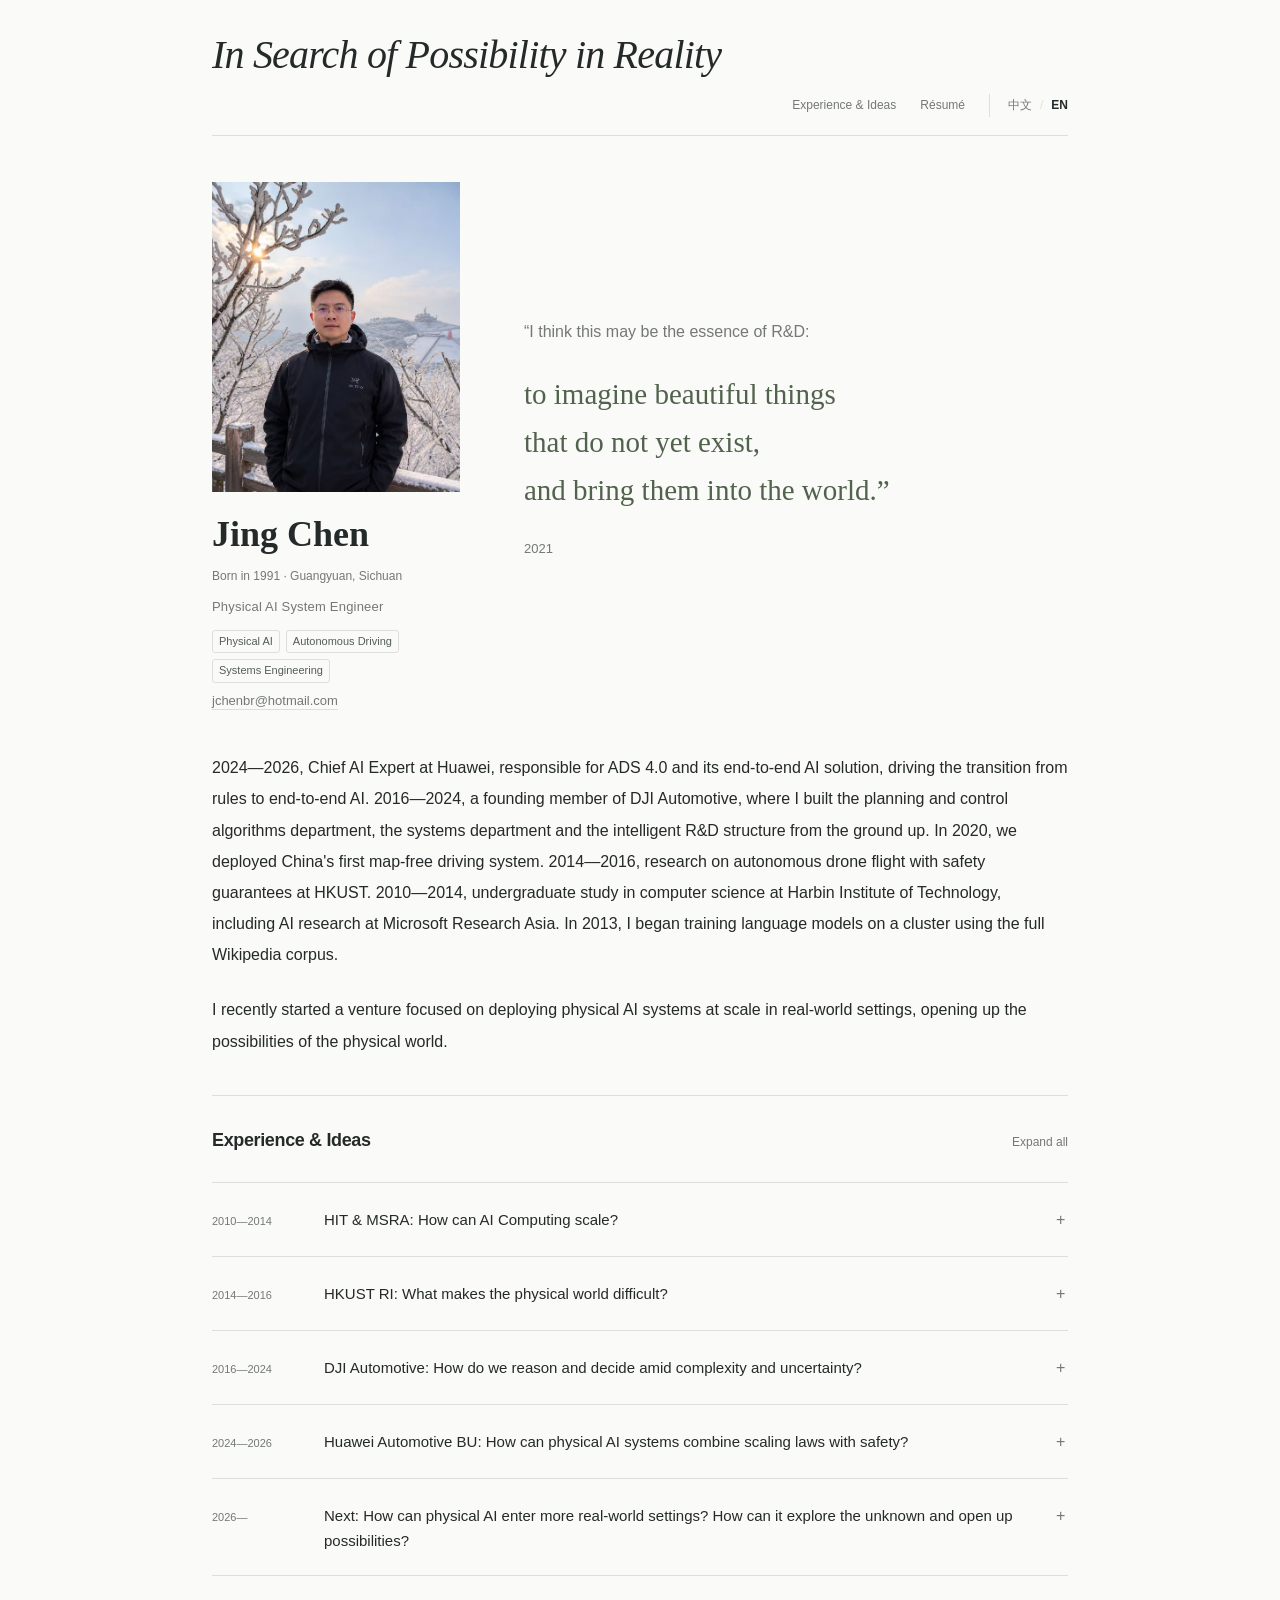
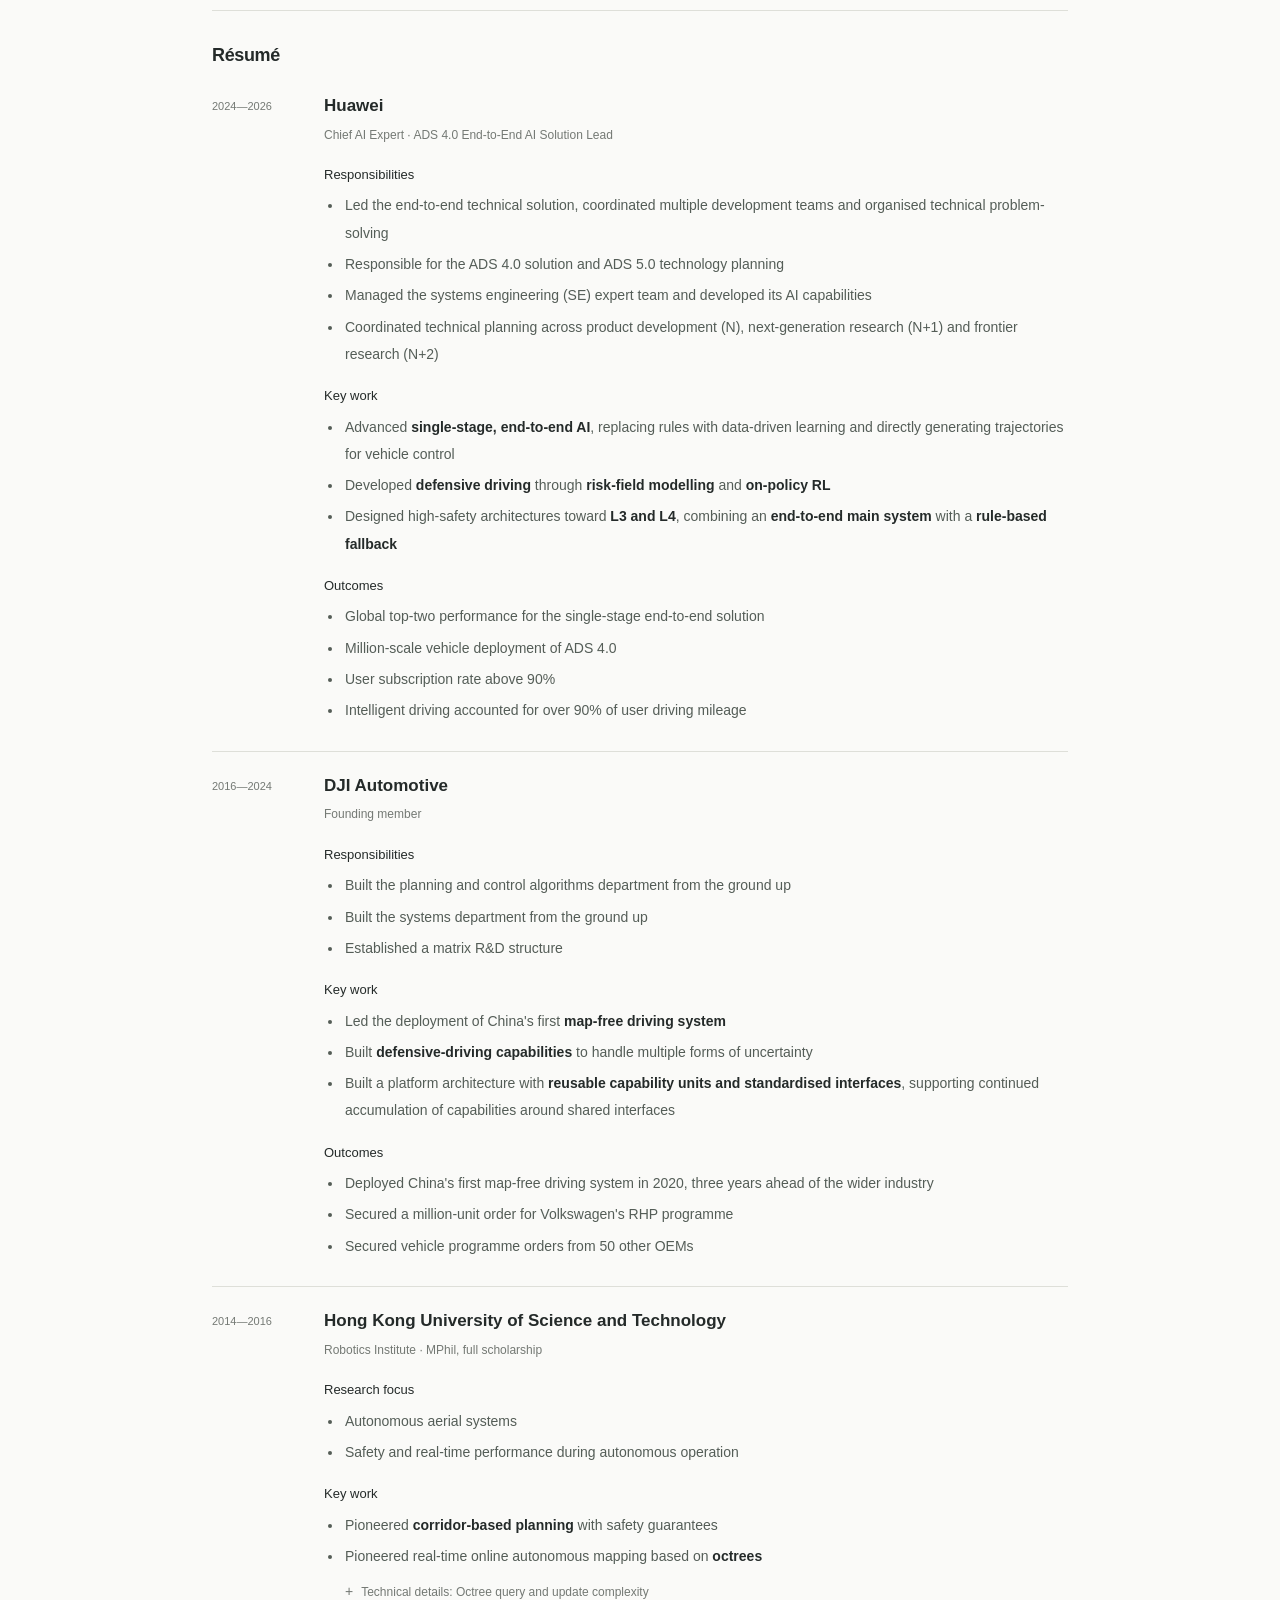
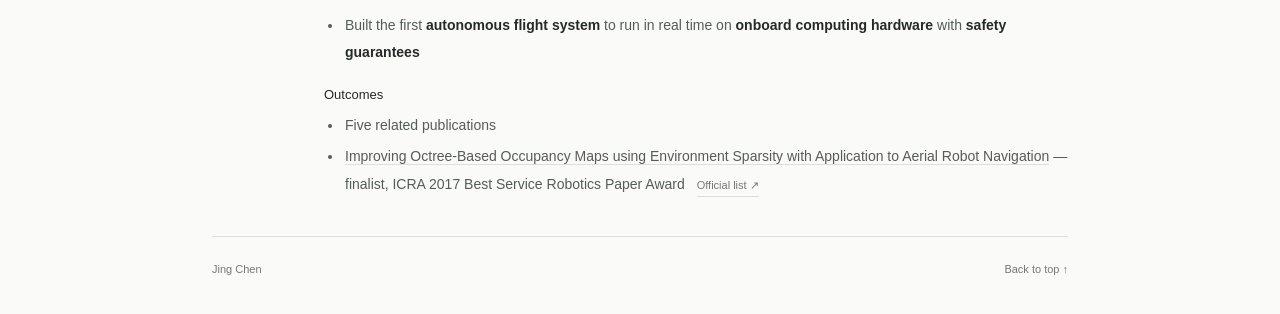
==== en.html @ 61aaadd7 "Publish approved bilingual website with expertise tags and concise scenarios" ====
<!doctype html>
<html lang="en">
<head>
<meta charset="utf-8"><meta name="viewport" content="width=device-width,initial-scale=1">
<title>In Search of Possibility in Reality</title>
<meta name="description" content="Jing Chen, Physical AI System Engineer. Experiences and ideas from Microsoft Research Asia, HKUST, DJI Automotive and Huawei ADS, and the next step toward autonomous physical AI systems.">
<meta name="theme-color" content="#fafaf8"><link rel="canonical" href="https://chenjing.net/en.html"><link rel="alternate" hreflang="zh-CN" href="https://chenjing.net/"><link rel="alternate" hreflang="en" href="https://chenjing.net/en.html"><link rel="stylesheet" href="styles.css?hash=288b6481c6">
</head>
<body><a class="skip" href="#main">Skip to content</a><div class="page">
<header class="header"><h1 class="page-title"><a class="home" href="#main">In Search of Possibility in Reality</a></h1><nav aria-label="Main navigation"><a href="#journey">Experience &amp; Ideas</a><a href="#resume">Résumé</a><span class="language-switch" aria-label="Language"><a href="index.html" lang="zh-CN" hreflang="zh-CN">中文</a><span aria-hidden="true">/</span><a href="en.html" lang="en" aria-current="page">EN</a></span></nav></header>
<main id="main">
<section class="intro" aria-labelledby="name">
<div class="hero">
<figure class="portrait-block"><img class="portrait" src="assets/portrait.jpg" alt="Jing Chen outdoors in a winter landscape" width="1122" height="1402" fetchpriority="high"><figcaption class="identity"><h2 id="name">Jing Chen</h2><p class="personal">Born in 1991 · Guangyuan, Sichuan</p><p class="position">Physical AI System Engineer</p><ul class="profile-tags" aria-label="Areas of work"><li>Physical AI</li><li>Autonomous Driving</li><li>Systems Engineering</li></ul><p class="email"><a href="mailto:jchenbr@hotmail.com">jchenbr@hotmail.com</a></p></figcaption></figure>

<figure class="quote-block"><blockquote><p class="quote-lead">“I think this may be the essence of R&amp;D:</p><p class="quote-main"><span>to imagine beautiful things that do not yet exist,</span><span>and bring them into the world.”</span></p></blockquote><figcaption>2021</figcaption></figure>
</div>
<div class="intro-description">
<p><span class="year-range">2024—2026</span>, Chief AI Expert at Huawei, responsible for ADS 4.0 and its end-to-end AI solution, driving the transition from rules to end-to-end AI. <span class="year-range">2016—2024</span>, a founding member of DJI Automotive, where I built the planning and control algorithms department, the systems department and the intelligent R&amp;D structure from the ground up. In 2020, we deployed China's first map-free driving system. <span class="year-range">2014—2016</span>, research on autonomous drone flight with safety guarantees at HKUST. <span class="year-range">2010—2014</span>, undergraduate study in computer science at Harbin Institute of Technology, including AI research at Microsoft Research Asia. In 2013, I began training language models on a cluster using the full Wikipedia corpus.</p>
<p class="thesis">I recently started a venture focused on deploying physical AI systems at scale in real-world settings, opening up the possibilities of the physical world.</p>
</div></section>
<section class="journey section" id="journey" aria-labelledby="journey-title"><div class="section-heading"><h2 id="journey-title">Experience &amp; Ideas</h2><button class="expand-all" type="button" aria-expanded="false">Expand all</button></div>
<details class="chapter" id="msra"><summary><span class="chapter-date">2010—2014</span><span class="chapter-summary">HIT &amp; MSRA: How can AI Computing scale?</span><span class="toggle" aria-hidden="true"></span></summary><div class="chapter-body">
<p>During my undergraduate years, we competed in ACM-ICPC programming contests, exploring how to measure computational efficiency and make better use of limited computing resources.</p>
<p>In 2013, while researching language models and named entity recognition (NER) at Microsoft Research Asia, we pursued a further question:</p>
<h3>Can computing power become a scalable capacity to process information?</h3>
<p><strong>Yes. This is AI Computing.</strong></p>
<p>Scaling AI Computing involves three core questions:</p>
<h4>Compute: How can computational resources scale?</h4>
<p><strong>Clusters.</strong></p>
<p>Organising and scheduling many nodes makes it possible to expand computing resources. We used the Cosmos cluster, with roughly 2,000–3,000 nodes, for large-scale data processing and model training.</p>
<h4>Data: How can the supply of data scale?</h4>
<p><strong>Internet data.</strong></p>
<p>The growing volume of natural-language material on the internet provides an expanding information source. We used the full Wikipedia corpus for our language-model and NER research.</p>
<h4>Models: Can capability grow with scale?</h4>
<p><strong>Neural networks.</strong></p>
<p>In our experiments at the time, methods such as SVMs and decision trees did not scale as well as we hoped. MLPs showed the potential to absorb more data and learn more unified representations, reducing the need for task-specific design. This pointed toward a path for model capability to grow with data and compute.</p>
<p>I have always wanted AI Computing to work in the physical world. I subsequently brought this research into robotics.</p>
</div></details>
<details class="chapter" id="hkust"><summary><span class="chapter-date">2014—2016</span><span class="chapter-summary">HKUST RI: What makes the physical world difficult?</span><span class="toggle" aria-hidden="true"></span></summary><div class="chapter-body">
<p class="chapter-role">2014—2016 · HKUST Robotics Institute · Fully funded master's degree</p>
<p>At HKUST, I studied real-time autonomous planning for drones: how could a drone keep flying safely with only a limited understanding of its surroundings? This led me to three fundamental questions about physical systems.</p>
<h3>What makes physical systems harder than systems in the digital world?</h3>
<p>The central difficulty is <strong>uncertainty, and how it propagates and accumulates over time</strong>.</p>
<ul><li><strong>Dynamic uncertainty:</strong> the world itself changes.</li><li><strong>Observation uncertainty:</strong> a sensor's distance measurement can differ from the true distance.</li><li><strong>Execution uncertainty:</strong> the same turning command can produce different actual turns.</li><li><strong>Accumulation over time:</strong> small errors at each step affect subsequent position estimates and decisions.</li></ul>
<p>Trying to walk in a straight line with your eyes closed illustrates the problem. Every step may introduce a small deviation. Without visual observations to correct it, the longer you walk, the harder it becomes to know where you are.</p>
<h3>How can we handle uncertainty from multiple sources as it accumulates?</h3>
<p>The core approach is <strong>redundancy to manage uncertainty</strong>.</p>
<ul><li><strong>Reduce uncertainty at its source:</strong> choose more stable sensors and motors with more consistent responses.</li><li><strong>Fuse information:</strong> use hardware synchronisation to align observation times so different sources can work together.</li><li><strong>Control in real time:</strong> use frequent observations and feedback to correct direction and speed promptly.</li></ul>
<p class="scenario" data-scenario="bicycle">When riding a bicycle, your eyes observe the road, your body senses its tilt and your hands keep adjusting the handlebars. Changes in the road, judgement errors and small execution errors are always present. Multiple sources of information and continuous feedback let you keep correcting them and maintain balance.</p>
<h3>If intelligence means making the right decisions, how do we make them?</h3>
<p>At the heart of decision-making is <strong>anticipating the consequences of different choices</strong>.</p>
<p class="scenario" data-scenario="canteen">After collecting lunch in a busy canteen, you carry a tray while looking for a seat, as people approach or suddenly stand up and pull out chairs. You anticipate where to pass, when to pause and whether the seat you spotted will still be free. As people move and seats fill, you keep adjusting your route to reach a suitable place.</p>
<ul><li><strong>Action space:</strong> how sharply a drone can turn and how quickly it can stop determine which actions remain feasible.</li><li><strong>Predicting consequences:</strong> where will it go after moving forward, taking a detour or slowing down? What will it encounter, and how far will it be from its goal?</li><li><strong>Real-time computation:</strong> effective models and data structures make it possible to explore multiple consequences further into the future in time to act.</li></ul>
<p>The final choices are <strong>where to fly, how fast, when to turn and when to stop</strong>, in service of the task. My criterion is that <strong>uncertainty remains bounded, and the system's ability to act covers that range</strong>.</p>
<h3>Research outcomes</h3>
<ul><li>Research and publications on autonomous drone flight with safety guarantees.</li><li><em>Improving Octree-Based Occupancy Maps using Environment Sparsity with Application to Aerial Robot Navigation</em> later became a finalist for the ICRA 2017 Best Service Robotics Paper Award. <a class="inline-link" href="https://ewh.ieee.org/soc/ras/conf/fullysponsored/icra/2017/www.icra2017.org/conference/awards.html" target="_blank" rel="noopener noreferrer">Official list ↗</a></li><li>Our drone obstacle-avoidance experimental setup became a de facto academic standard.</li></ul>
</div></details>
<details class="chapter" id="dji"><summary><span class="chapter-date">2016—2024</span><span class="chapter-summary">DJI Automotive: How do we reason and decide amid complexity and uncertainty?</span><span class="toggle" aria-hidden="true"></span></summary><div class="chapter-body">
<h3>Why is autonomous driving difficult?</h3>
<p><strong>Uncertainty and complexity:</strong> autonomous driving requires handling uncertainty within a complex system.</p>
<p>Uncertainty comes from the physical world: observations can be incomplete, and other participants' behaviour cannot be fully predicted.</p>
<p>Complexity comes from the many elements of a driving environment and their interactions. They increase the dimensions of the problem and the number of scenarios that need to be understood and validated, leading to Bellman's “curse of dimensionality”:</p>
<ul><li><strong>Static space:</strong> road boundaries, road geometry and drivable areas.</li><li><strong>Semantic rules:</strong> lane attributes, travel directions and right of way.</li><li><strong>Dynamic objects:</strong> vehicles, pedestrians, their movement and their interactions.</li></ul>
<h3>Why is map-free driving even harder?</h3>
<p><strong>An additional dimension of uncertainty:</strong> the road structure itself must be understood and assessed in real time.</p>
<p>Systems that depend on HD maps typically treat the road structure supplied by the map as known, effectively removing that dimension of uncertainty from the design. A map-free system must infer the road structure while driving and deal with the incompleteness and uncertainty of that understanding.</p>
<p class="scenario" data-scenario="shanghai">On your first drive in Shanghai, elevated roads branch repeatedly, signs are dense and turning lanes may not be where you expect them. Approaching a junction, the vehicle ahead may also hide the lane arrows. Even with a navigation route, you must interpret the road connections and lane destinations from incomplete information and choose in time.</p>
<h3>How did we address complexity?</h3>
<p><strong>System architecture and engineering:</strong> this became the foundation for how I built the R&amp;D organisation and systems engineering structure, with three elements:</p>
<ul><li><strong>High cohesion, low coupling:</strong> clear module boundaries and interfaces allow specialists to develop their domains while reducing the complexity they need to handle outside them. Dedicated systems experts take responsibility for cross-domain integration.</li><li><strong>Engineering accumulation:</strong> build reusable units of capability and standardise interfaces within a clear division of responsibilities. Deployment and feedback continually add benchmarks, testing capabilities, understanding and engineering know-how that can inform later work.</li><li><strong>Reliability through redundancy:</strong> prepare alternative information sources and responses for missing information or limited capabilities, allowing the system to continue working when a local source or capability is unavailable.</li></ul>
<p class="scenario" data-scenario="appliance">Replacing a household appliance within the rated supply and load limits only requires connecting it through a standard interface. Its internal power and control circuits handle its own operating requirements, while development and testing can be organised around the agreed interface. This makes it possible to replace a component without redesigning the building’s power system, and to combine and reuse encapsulated capabilities.</p>
<h3>How did we solve the map-free problem?</h3>
<p><strong>Multi-source information fusion:</strong> to address the additional uncertainty about road structure, we combined three sources:</p>
<ul><li><strong>Lane markings:</strong> their positions and directions provide direct evidence of road structure.</li><li><strong>Other vehicles' behaviour:</strong> when vehicles obscure the markings, surrounding trajectories help infer the road's direction.</li><li><strong>Road boundaries:</strong> when clear markings and nearby vehicles are both absent, boundaries help identify drivable space.</li></ul>
<p class="scenario" data-scenario="road-fusion">Roadworks cover the original lane markings, while vehicles ahead obscure part of the road. The system can still combine surrounding vehicle trajectories, road edges and temporary barriers to infer the current drivable space. These sources complement one another when individual observations are missing.</p>
<h3>How can a system make good decisions in an uncertain environment?</h3>
<p><strong>Defensive driving:</strong> assess the feasible action space while accounting for uncertain observations and the uncertain behaviour of others when predicting consequences.</p>
<p class="scenario" data-scenario="puxi-blind-spots">On narrow streets in Puxi, parked vehicles and building corners can block the view. A pedestrian may be about to cross, or a bicycle may emerge from an unseen area. The system needs to include these unobserved possibilities in its predictions, evaluate the consequences of different actions and retain room to respond.</p>
<ul><li><strong>Action space:</strong> identify the feasible actions and include them in the evaluation.</li><li><strong>Uncertain observations:</strong> a blind spot may contain a vehicle or pedestrian that has not yet been observed; consider both possibilities.</li><li><strong>Uncertain behaviour:</strong> another vehicle may or may not cut in; a pedestrian may step out or remain still.</li><li><strong>Consequences across possible futures:</strong> combine these uncertainties to anticipate multiple ways the world could evolve, evaluate each feasible action under those possibilities, and then choose an action.</li></ul>
<h3>What did this work achieve?</h3>
<p><strong>Technical deployment and commercial outcomes:</strong></p>
<ul><li><strong>Deployment:</strong> in 2020, we built <strong class="accent">China's first map-free driving system</strong>, three years ahead of the wider industry, advancing its deployment in production.</li><li><strong>Commercial outcome:</strong> we secured China's first major autonomous-driving contract: a <strong class="accent">million-unit order</strong> for Volkswagen's RHP programme, contributing an important business result for the company.</li></ul>
</div></details>
<details class="chapter" id="huawei"><summary><span class="chapter-date">2024—2026</span><span class="chapter-summary">Huawei Automotive BU: How can physical AI systems combine scaling laws with safety?</span><span class="toggle" aria-hidden="true"></span></summary><div class="chapter-body">
<p><strong>A mathematical view of uncertainty, implemented through generative models.</strong></p>
<ul><li><strong>Hyperspace:</strong> representing the world's possibilities. I view all possible world states and behaviours as a high-dimensional space that the model first needs the capacity to represent.</li><li><strong>Embedding space:</strong> learning the data distribution within that space, capturing the states and behaviours supported by the available information.</li><li><strong>Value alignment:</strong> choosing behaviours within the data-supported space according to product values and safety objectives.</li></ul>
<h3>How can physical AI systems exhibit scaling laws?</h3>
<p><strong>Generative pretraining: first enable the model to represent possibilities, then learn the data distribution.</strong></p>
<ul><li><strong>How can a model represent the world's possibilities?</strong><p><strong>Use generative models to open up the representation space.</strong></p><p>A central limitation of earlier approaches was <strong>insufficient representational capacity</strong>: they could not effectively represent many behaviours present in real data. The first step was to overcome that limitation so the model could express richer states and behaviours within the <strong>hyperspace</strong>.</p></li><li><strong>How can it learn the data distribution within this representation space?</strong><p><strong>Self-supervised learning with a cross-entropy objective.</strong></p><p>Earlier approaches supervised <strong>multiple complex objectives</strong> within the same learning process, mixing the task of learning the data distribution with other goals. My approach was to <strong>move those other goals into post-training</strong>, allowing <strong>pretraining to focus on the data distribution</strong> and capture the data-supported <strong>embedding space</strong>.</p></li></ul>
<p>Along this path, I drove a <strong>single-stage, end-to-end</strong> solution, using <strong>data-driven learning</strong> to replace hand-written rules in the main pipeline and <strong>directly output trajectories for vehicle control</strong>.</p>
<h3>How do we achieve safety?</h3>
<p><strong>Value alignment: teach the model to choose behaviours according to product values and safety requirements.</strong></p>
<p class="scenario" data-scenario="merging-alignment">When merging into slow traffic, real driving data includes both waiting for a suitable gap and forcing into a small one that makes the following vehicle brake sharply. A model encounters both behaviours in the distribution, but not every observed behaviour is appropriate for the product. Post-training must guide its choices according to safety, comfort and mobility objectives.</p>
<p>We introduced <strong>product values and safety objectives during post-training</strong>, using <strong>on-policy reinforcement learning</strong> for <strong>alignment</strong>, together with a <strong>risk field</strong> to build <strong>defensive-driving</strong> capability. Pretraining learns the data distribution; post-training learns how to choose behaviours on that foundation.</p>
<h3>How do we ensure reliability?</h3>
<p><strong>Through system redundancy.</strong></p>
<p class="scenario" data-scenario="braking-redundancy">Different physical mechanisms can provide vehicle deceleration. If a friction-braking channel becomes unavailable while the electric drive and energy-recovery path remain operational, regenerative braking may retain some deceleration capability under suitable operating conditions. Redundancy means preserving available ways to respond when one part fails.</p>
<p>AI systems can fail. In a <strong>complex system</strong> such as autonomous driving, I positioned the <strong>traditional rule-based system</strong> as a <strong>parallel fallback for the AI main system</strong>, intervening <strong>when the main system fails</strong>. This avoids continuous interference during normal operation that could limit the model's ability to scale. It is also the <strong>end-to-end main system plus rule-based fallback</strong> architecture I pursued toward <strong>L3 and L4</strong>.</p>
<h3>What did this work achieve?</h3>
<p>The end-to-end solution delivered <strong>more human-like driving</strong> and <strong>an order-of-magnitude improvement in safety</strong>. ADS 4.0 reached <strong class="accent">million-scale vehicle installations</strong>, with a subscription rate <strong class="accent">above 90%</strong> and an average share of user driving mileage on intelligent driving also <strong class="accent">above 90%</strong>.</p>
<p>At the China EV100 Forum, the company also announced that it would <strong>increase investment in AI computing power fivefold</strong>, continuing its commitment to capability growth driven by data and compute.</p>
<div class="references" aria-label="ADS 4 product background"><a href="https://auto.huawei.com/cn/news/2025/huawei-qiankun-intelligent-technology-launch" target="_blank" rel="noopener noreferrer">Official ADS 4 launch ↗</a></div>
</div></details>
<details class="chapter" id="outlook"><summary><span class="chapter-date">2026—</span><span class="chapter-summary" id="outlook-title">Next: How can physical AI enter more real-world settings? How can it explore the unknown and open up possibilities?</span><span class="toggle" aria-hidden="true"></span></summary><div class="chapter-body">
<h3>Where does the long-term commercial value of physical AI systems lie?</h3>
<p><strong>Deployment: building engineering experience in real-world settings. This accumulated experience cannot be replaced by codified knowledge alone, and will become a lasting source of knowledge and information for AI.</strong></p>
<h4>Why won't AI replace this accumulated engineering experience?</h4>
<p><strong>The essence of intelligence is the generalisation of capability, rather than overfitting to existing information.</strong></p>
<p class="scenario" data-scenario="system-knowledge">The same robotic arm, controlled by models with different movement patterns, can develop different heating, wear and accuracy characteristics while performing the same picking task. As component behaviour drifts, the model’s observations, the actual outcomes of its actions and its subsequent choices can also change. Engineering records must therefore identify the complete hardware and software configuration, model version and operating conditions to establish which combinations work together over time.</p>
<p><strong>For system-level engineering information accumulated over time, the optimal path intelligence has found through its evolution is information retrieval plus in-context learning.</strong> Validated configurations, operating conditions and long-term performance records are stored in an external knowledge base, where AI can retrieve, understand and use them for the current task without repeating the memorisation or validation.</p>
<h4>Why is engineering experience so important?</h4>
<p><strong>System-level non-functional properties require validation across operating conditions and over time.</strong></p>
<p class="scenario" data-scenario="long-term-properties">A few successful picking demonstrations with a new robotic arm cannot establish the complete system’s long-term durability, thermal drift or accuracy retention. These non-functional properties require evidence from accumulated operation, lifetime testing and failure analysis, including validation of how the model responds when components drift. Storing that evidence in a knowledge base with its operating conditions, configuration and versions lets later AI systems reuse the validated experience.</p>
<p>Volkswagen and Toyota’s accumulated experience in manufacturing, supplier coordination and fault handling supports reliable products and production at scale. <a class="inline-link" href="https://www.toyota-global.com/company/history_of_toyota/75years/data/company_information/quality/quality_assurance.html" target="_blank" rel="noopener noreferrer">Toyota’s quality history ↗</a> Policy support, sustained investment and large-scale use have also built manufacturing experience, industrial coordination and supply-chain advantages in China’s EV industry. <a class="inline-link" href="https://www.iea.org/reports/what-next-for-the-global-car-industry/executive-summary" target="_blank" rel="noopener noreferrer">IEA automotive industry report ↗</a> These capabilities come from long-term practice, and talented people and advanced ideas still need to be tested through production, deployment and feedback.</p>
<h3>How can AI systems autonomously explore the unknown and open up possibilities for people?</h3>
<p><strong>Meta-capabilities:</strong> understanding which actions a system can take, and how those actions affect its own knowledge, capabilities and uncertainty, so it can explore and grow autonomously.</p>
<ul><li><p><strong>How can AI distinguish the known from the unknown and respond differently?</strong></p><p><strong>Metacognition:</strong> recognise the boundaries of its knowledge and capabilities, distinguish supported judgements from questions that lack information, and align actions with what it knows and can do.</p></li><li><p><strong>How can AI actively change its own information and capabilities?</strong></p><p><strong>Meta-actions:</strong> understand how actions change its information, capabilities and uncertainty, and choose actions that acquire information, accumulate experience and expand its capabilities.</p>
<p class="scenario" data-scenario="find-glasses">A user asks the robot to bring their glasses, but the robot does not know where they are. It uses the available information to decide whether to check the desk, bedside or storage area first, updating its location estimate after each observation and asking the person when needed. By actively gathering information, it narrows the unknowns until it can complete the task.</p></li><li><p><strong>How can AI improve its ability to learn in the face of the unknown?</strong></p><p><strong>Meta-learning:</strong> continually test and improve its learning methods through action and feedback, becoming better at gathering information, updating its understanding and developing capabilities when faced with new unknowns.</p>
<p class="scenario" data-scenario="learn-cooking">A user asks for a dish the robot has never cooked, so it needs to find a method, understand the steps and test and adjust through actual preparation and feedback. After learning it, the robot continues adapting to the person’s taste, seasonal ingredients and changing food interests. It can also improve its own learning methods through that feedback, continually expanding its repertoire and ability to meet new needs.</p></li><li><p><strong>Where do information and value for autonomous exploration come from?</strong></p><p><strong>The real world:</strong> it is a source of both information and value. Systems must be deployed in the real world to obtain data and feedback through interaction, and find direction for exploration and evolution in real needs.</p></li></ul>
<p>I am committed to enabling AI to explore the unknown in real-world settings and open up possibilities for people.</p>
</div></details>
</section>
<section class="section resume" id="resume" aria-labelledby="resume-title">
<h2 id="resume-title">Résumé</h2>
<article class="resume-entry" aria-labelledby="resume-huawei-title"><p class="resume-date">2024—2026</p><div class="resume-body">
<h3 id="resume-huawei-title">Huawei</h3><p class="resume-role">Chief AI Expert · ADS 4.0 End-to-End AI Solution Lead</p>
<h4>Responsibilities</h4><ul><li>Led the end-to-end technical solution, coordinated multiple development teams and organised technical problem-solving</li><li>Responsible for the ADS 4.0 solution and ADS 5.0 technology planning</li><li>Managed the systems engineering (SE) expert team and developed its AI capabilities</li><li>Coordinated technical planning across product development (N), next-generation research (N+1) and frontier research (N+2)</li></ul>
<h4>Key work</h4><ul><li>Advanced <strong>single-stage, end-to-end AI</strong>, replacing rules with data-driven learning and directly generating trajectories for vehicle control</li><li>Developed <strong>defensive driving</strong> through <strong>risk-field modelling</strong> and <strong>on-policy RL</strong></li><li>Designed high-safety architectures toward <strong>L3 and L4</strong>, combining an <strong>end-to-end main system</strong> with a <strong>rule-based fallback</strong></li></ul>
<h4>Outcomes</h4><ul class="resume-outcomes"><li>Global top-two performance for the single-stage end-to-end solution</li><li>Million-scale vehicle deployment of ADS 4.0</li><li>User subscription rate above 90%</li><li>Intelligent driving accounted for over 90% of user driving mileage</li></ul></div></article>
<article class="resume-entry" aria-labelledby="resume-dji-title"><p class="resume-date">2016—2024</p><div class="resume-body">
<h3 id="resume-dji-title">DJI Automotive</h3><p class="resume-role">Founding member</p>
<h4>Responsibilities</h4><ul><li>Built the planning and control algorithms department from the ground up</li><li>Built the systems department from the ground up</li><li>Established a matrix R&amp;D structure</li></ul>
<h4>Key work</h4><ul><li>Led the deployment of China's first <strong>map-free driving system</strong></li><li>Built <strong>defensive-driving capabilities</strong> to handle multiple forms of uncertainty</li><li>Built a platform architecture with <strong>reusable capability units and standardised interfaces</strong>, supporting continued accumulation of capabilities around shared interfaces</li></ul>
<h4>Outcomes</h4><ul class="resume-outcomes"><li>Deployed China's first map-free driving system in 2020, three years ahead of the wider industry</li><li>Secured a million-unit order for Volkswagen's RHP programme</li><li>Secured vehicle programme orders from 50 other OEMs</li></ul></div></article>
<article class="resume-entry" aria-labelledby="resume-hkust-title"><p class="resume-date">2014—2016</p><div class="resume-body">
<h3 id="resume-hkust-title">Hong Kong University of Science and Technology</h3><p class="resume-role">Robotics Institute · MPhil, full scholarship</p>
<h4>Research focus</h4><ul><li>Autonomous aerial systems</li><li>Safety and real-time performance during autonomous operation</li></ul>
<h4>Key work</h4><ul><li>Pioneered <strong>corridor-based planning</strong> with safety guarantees</li><li>Pioneered real-time online autonomous mapping based on <strong>octrees</strong>
<details class="resume-tech-details"><summary>Technical details: Octree query and update complexity</summary><div class="resume-complexity" aria-label="Octree query and update complexity">
<dl>
<div><dt>Volume occupancy query · Upper bound</dt><dd><span class="compute-label">CPU</span><span class="equation" role="math" aria-label="O((v_r/V_epsilon)^(2/3))">O((v<sub>r</sub>/V<sub>ε</sub>)<sup>2/3</sup>)</span></dd><dd><span class="compute-label">GPU (fully parallel)</span><span class="equation" role="math" aria-label="O(log(v_r/V_epsilon))">O(log(v<sub>r</sub>/V<sub>ε</sub>))</span></dd></div>
<div><dt>Single-ray map update · Worst case</dt><dd><span class="compute-label">CPU</span><span class="equation" role="math" aria-label="O((L_r/V_epsilon^(1/3)) * log(v_b/V_epsilon))">O((L<sub>r</sub>/V<sub>ε</sub><sup>1/3</sup>) · log(v<sub>b</sub>/V<sub>ε</sub>))</span></dd><dd><span class="compute-label">GPU (fully parallel)</span><span class="equation" role="math" aria-label="O(log(v_b/V_epsilon))">O(log(v<sub>b</sub>/V<sub>ε</sub>))</span></dd></div>
</dl>
<p class="resume-symbols">v<sub>r</sub> is the query volume; V<sub>ε</sub> is the finest voxel volume; L<sub>r</sub> is the ray length; v<sub>b</sub> is the volume of the ray’s axis-aligned bounding box</p>
</div></details>
</li><li>Built the first <strong>autonomous flight system</strong> to run in real time on <strong>onboard computing hardware</strong> with <strong>safety guarantees</strong></li></ul>
<h4>Outcomes</h4><ul class="resume-outcomes"><li>Five related publications</li><li><a class="resume-paper" href="https://ieeexplore.ieee.org/document/7989419/" target="_blank" rel="noopener noreferrer">Improving Octree-Based Occupancy Maps using Environment Sparsity with Application to Aerial Robot Navigation</a> — finalist, ICRA 2017 Best Service Robotics Paper Award <a class="resume-reference" href="https://ewh.ieee.org/soc/ras/conf/fullysponsored/icra/2017/www.icra2017.org/conference/awards.html" target="_blank" rel="noopener noreferrer">Official list ↗</a></li></ul></div></article>
</section>
</main><footer><span>Jing Chen</span><a href="#main">Back to top ↑</a><span class="print-domain">chenjing.net</span></footer>
</div><script src="script.js?hash=93501ef08a"></script></body></html>
---- styles.css ----
:root{--bg:#fafaf8;--ink:#242a29;--muted:#747974;--body:#545d57;--line:#dedfd9;--accent:#b34d2c;--font:Arial,"PingFang SC","Microsoft YaHei",sans-serif}*{box-sizing:border-box}html{scroll-behavior:smooth;scroll-padding-top:32px}body{margin:0;background:var(--bg);color:var(--ink);font-family:var(--font);font-size:15px;line-height:1.95;-webkit-font-smoothing:antialiased}a{color:inherit;text-decoration:none}button{font:inherit}a:focus-visible,button:focus-visible,summary:focus-visible{outline:2px solid var(--accent);outline-offset:5px}.skip{position:fixed;top:-80px;left:16px;padding:8px 14px;background:var(--ink);color:white;z-index:10}.skip:focus{top:10px}.page{max-width:1000px;margin:auto;padding:0 72px}.header{height:88px;display:flex;justify-content:space-between;align-items:center;border-bottom:1px solid var(--line);font-size:12px;color:var(--muted)}.home{letter-spacing:.025em}nav{display:flex;align-items:center;gap:25px}.print,.expand-all{padding:0;border:0;background:none;cursor:pointer;font-size:12px;color:var(--muted)}nav a:hover,.print:hover,.expand-all:hover,footer a:hover{color:var(--accent)}.intro{display:grid;grid-template-columns:minmax(0,1fr) 112px;gap:24px 48px;padding:46px 0 34px}.identity{grid-column:1;grid-row:1}h1{font-size:44px;line-height:1.3;letter-spacing:-.04em;margin:0 0 8px;font-weight:600}.position{font-size:14px;color:var(--muted);margin:0}.portrait{display:block;grid-column:2;grid-row:1;width:112px;height:136px;object-fit:cover;object-position:50% 46%}.intro-description{grid-column:1/-1}.intro-description p{margin:0 0 15px}.intro-description p:last-child{margin-bottom:0;color:var(--muted);font-size:14px}.opening{font-size:17px;font-weight:500}.section{padding:30px 0 34px;border-top:1px solid var(--line)}h2{font-size:18px;line-height:1.6;font-weight:600;letter-spacing:-.02em;margin:0 0 18px}.section-heading{display:flex;align-items:baseline;justify-content:space-between;gap:20px}.section-heading h2{margin-bottom:12px}.section-intro{font-size:14px;color:var(--muted);margin:0 0 24px}.chapter{border-top:1px solid var(--line)}.chapter:last-child{border-bottom:1px solid var(--line)}.chapter>summary{display:grid;grid-template-columns:94px minmax(0,1fr) 12px;align-items:baseline;gap:18px;padding:21px 0;list-style:none;cursor:pointer}.chapter>summary::-webkit-details-marker{display:none}.chapter-date{font-size:11px;color:var(--muted);font-variant-numeric:tabular-nums;white-space:nowrap}.chapter-summary{font-size:15px;line-height:1.8;font-weight:500}.toggle:after{content:"+";font-size:16px;color:var(--muted)}.chapter[open]>summary .toggle:after{content:"−"}.chapter>summary:hover .chapter-summary{color:var(--accent)}.chapter-body{padding:0 30px 30px 112px;font-size:14px;color:var(--body);line-height:1.95}.chapter-body>p{margin:0 0 15px}.chapter-body>p:last-child{margin-bottom:0}.chapter-role{font-size:12px;color:var(--muted)}h3{font-size:15px;font-weight:600;line-height:1.7;color:var(--ink);margin:25px 0 10px}.chapter-body ul,.chapter-body ol,.outlook ul{padding-left:20px;margin:12px 0 18px}.chapter-body li,.outlook li{padding-left:3px;margin:9px 0}.chapter-body strong,.outlook strong{font-weight:500;color:var(--ink)}.chapter-body .accent{color:var(--accent)}.chapter-body em{font-style:normal;color:var(--ink)}.inline-link{color:var(--accent);font-size:12px;white-space:nowrap}.references{display:flex;flex-wrap:wrap;gap:10px 24px;margin:18px 0 0;font-size:11px;color:var(--muted)}.references a{border-bottom:1px solid var(--line);padding-bottom:2px}.references a:hover,.inline-link:hover{color:var(--accent)}.outlook{font-size:14px;color:var(--body)}.outlook h2{color:var(--ink)}.outlook p{margin:0 0 16px}.outlook p:last-child{margin-bottom:0}.outlook ul{margin:15px 0 18px}footer{display:flex;justify-content:space-between;align-items:center;border-top:1px solid var(--line);padding:22px 0 34px;font-size:11px;color:var(--muted)}.print-domain{display:none}@media(min-width:1500px){.page{max-width:1050px;padding:0 85px}}@media(max-width:760px){.page{padding:0 32px}.header{height:74px}nav{gap:20px}.intro{padding:36px 0 30px;gap:24px 30px}.chapter>summary{grid-template-columns:80px minmax(0,1fr) 12px;gap:14px}.chapter-body{padding-left:94px;padding-right:0}.intro-description{font-size:14px}.opening{font-size:16px}}@media(max-width:500px){html{scroll-padding-top:24px}.page{padding:0 24px}.header{height:66px;font-size:11px}nav{gap:18px}.print{display:none}.intro{grid-template-columns:minmax(0,1fr) 88px;gap:23px 18px;padding:32px 0 28px}h1{font-size:34px;margin-bottom:6px}.position{font-size:12px}.portrait{width:88px;height:112px}.intro-description{font-size:14px}.intro-description p{margin-bottom:14px}.intro-description p:last-child{font-size:12px}.opening{font-size:15px}.section{padding:26px 0 30px}h2{font-size:17px}.section-heading{gap:12px}.expand-all{font-size:11px}.section-intro{font-size:12px;margin-bottom:20px}.chapter>summary{grid-template-columns:minmax(0,1fr) 12px;gap:4px 15px;padding:18px 0}.chapter-date{grid-column:1;grid-row:1;font-size:10px}.chapter-summary{grid-column:1;grid-row:2;font-size:14px}.toggle{grid-column:2;grid-row:1/3;align-self:center}.chapter-body{padding:0 0 25px;font-size:13px;line-height:1.95}.chapter-role{font-size:11px}h3{font-size:14px;margin-top:23px}.chapter-body ul,.chapter-body ol,.outlook ul{padding-left:17px}.chapter-body li,.outlook li{padding-left:1px}.outlook{font-size:13px}.references{font-size:10px;gap:8px 18px}}@media(prefers-reduced-motion:reduce){html{scroll-behavior:auto}}@media print{@page{size:A4;margin:18mm}body{background:white;font-size:10pt;line-height:1.7}.page{max-width:none;padding:0}.header{height:28px;padding-bottom:10px}nav,.expand-all{display:none}.intro{grid-template-columns:1fr 88px;gap:18px 30px;padding:24px 0}.portrait{width:88px;height:110px}h1{font-size:28px}.position{font-size:10px}.opening{font-size:11px}.intro-description{font-size:10px}.intro-description p:last-child{font-size:9px}.section{padding:22px 0}h2{font-size:13px}.section-intro{font-size:9px}.chapter>summary{padding:15px 0;gap:15px;grid-template-columns:78px 1fr 10px;break-after:avoid}.chapter-date{font-size:8px}.chapter-summary{font-size:11px}.chapter-body{font-size:10px;line-height:1.7;padding:0 0 20px 93px}.chapter-role{font-size:9px}h3{font-size:11px;break-after:avoid}.outlook{font-size:10px}.chapter-body li,.outlook li{break-inside:avoid}.references,.inline-link{font-size:8px}footer{padding:15px 0;font-size:8px}footer>a{display:none}.print-domain{display:inline}.toggle{display:none}}

.chapter-date small{display:block;font-size:10px;line-height:1.8;color:var(--muted);margin-top:3px}@media(max-width:500px){.chapter-date small{display:inline;font-size:10px;margin-left:10px;margin-top:0}}@media print{.chapter-date small{font-size:7px}}

.year-range{white-space:nowrap}

.intro-description p.thesis{font-size:15px;color:var(--ink)}@media(max-width:500px){.intro-description p.thesis{font-size:14px}}@media print{.intro-description p.thesis{font-size:10px}}

.resume{font-size:14px;color:var(--body)}.resume>h2{color:var(--ink)}.resume-entry{display:grid;grid-template-columns:94px minmax(0,1fr);gap:18px;padding:27px 0 30px;border-top:1px solid var(--line)}.resume-entry:first-of-type{padding-top:4px;border-top:0}.resume-entry:last-child{padding-bottom:0}.resume-date{margin:4px 0 0;font-size:11px;font-variant-numeric:tabular-nums;color:var(--muted);white-space:nowrap}.resume-body{min-width:0}.resume-body h3{font-size:17px;margin:0 0 3px}.resume-role{font-size:12px;color:var(--muted);margin:0 0 18px}.resume-body h4{font-size:13px;line-height:1.8;font-weight:500;color:var(--ink);margin:22px 0 8px}.resume-body ul{padding-left:19px;margin:8px 0 0}.resume-body li{padding-left:2px;margin:7px 0}.resume-body strong{font-weight:600;color:var(--ink)}.resume-complexity{border-left:1px solid var(--line);padding-left:16px;margin:14px 0 12px}.resume-complexity dl{margin:0}.resume-complexity dl>div+div{margin-top:14px}.resume-complexity dt{font-size:12px;font-weight:500;color:var(--ink);margin-bottom:4px}.resume-complexity dd{display:flex;flex-wrap:wrap;align-items:baseline;gap:2px 10px;margin:3px 0}.compute-label{min-width:96px;font-size:11px;color:var(--muted)}.equation{display:inline-block;font-family:"Times New Roman",serif;font-size:15px;line-height:1.7;white-space:nowrap;color:var(--ink)}.equation sub,.equation sup{font-size:.68em;line-height:0}.resume-symbols{font-size:11px;line-height:1.85;color:var(--muted);margin:12px 0 0}.resume-reference{display:inline-block;font-size:11px;color:var(--muted);border-bottom:1px solid var(--line);margin-left:8px;white-space:nowrap}.resume-reference:hover{color:var(--accent)}
@media(max-width:760px){.resume-entry{grid-template-columns:80px minmax(0,1fr);gap:14px}}
@media(max-width:500px){.resume{font-size:13px}.resume-entry{grid-template-columns:minmax(0,1fr);gap:5px;padding:24px 0}.resume-date{font-size:10px;margin-top:0}.resume-body h3{font-size:16px}.resume-role{font-size:11px;margin-bottom:16px}.resume-body h4{font-size:12px;margin-top:20px}.resume-body ul{padding-left:17px}.resume-body li{padding-left:1px}.resume-complexity{padding-left:12px}.resume-complexity dt{font-size:11px}.compute-label{min-width:88px;font-size:10px}.equation{font-size:14px}.resume-symbols{font-size:10px}.resume-reference{font-size:10px}}
@media print{.resume{font-size:10px}.resume-entry{grid-template-columns:78px minmax(0,1fr);gap:15px;padding:20px 0}.resume-date{font-size:8px}.resume-body h3{font-size:12px;break-after:avoid}.resume-role{font-size:9px}.resume-body h4{font-size:10px;margin-top:16px;break-after:avoid}.resume-body li{break-inside:avoid}.resume-complexity{break-inside:avoid;padding-left:12px}.resume-complexity dt{font-size:9px}.compute-label{font-size:8px;min-width:78px}.equation{font-size:11px}.resume-symbols,.resume-reference{font-size:8px}}
.resume-paper{border-bottom:1px solid var(--line)}.resume-paper:hover{color:var(--accent)}

/* Approved overview: portrait and personal details alongside the 2021 quote. */
.intro{display:block;padding:46px 0 38px}
.intro .hero{display:grid;grid-template-columns:248px minmax(0,1fr);column-gap:64px;align-items:center;margin-bottom:40px}
.intro .portrait-block,.intro .quote-block{margin:0;min-width:0}
.intro .portrait{width:248px;height:310px;max-width:100%;object-position:50% 50%}
.intro .identity{margin-top:20px}
.intro #name{font-family:"Songti SC","Noto Serif CJK SC",serif;font-size:36px;line-height:1.25;letter-spacing:3px;margin:0 0 9px}
.intro .personal{font-size:12px;line-height:1.7;margin:0 0 9px;color:var(--muted)}
.intro .position{font-size:13px;line-height:1.7;letter-spacing:.015em;margin:0}
.intro .email{font-size:13px;line-height:1.7;margin:7px 0 0;overflow-wrap:anywhere}
.intro .email a{color:var(--muted);text-decoration:underline;text-decoration-color:var(--line);text-underline-offset:4px}
.intro .email a:hover{color:var(--accent);text-decoration-color:currentColor}
.intro .quote-block{padding:8px 0 24px}
.intro blockquote{margin:0}
.intro .quote-lead{font-size:16px;line-height:1.9;color:var(--muted);margin:0 0 24px}
.intro .quote-main{font-family:"Songti SC","Noto Serif CJK SC",serif;font-size:clamp(22px,2.5vw,28px);font-weight:400;line-height:1.9;letter-spacing:.02em;margin:0;color:#52634d}
.intro .quote-main span{display:block}
.intro .quote-block figcaption{font-size:13px;line-height:1.7;color:var(--muted);margin-top:24px}
.intro-description p{font-size:16px;line-height:1.95;margin:0 0 24px}
.intro-description p.thesis{font-size:16px;line-height:1.95;color:var(--ink);margin:0}
.journey .section-heading{margin-bottom:15px}
@media(max-width:899px){.intro .hero{grid-template-columns:192px minmax(0,1fr);column-gap:40px}.intro .portrait{width:192px;height:240px}.intro .quote-main{font-size:25px}.intro .quote-lead{font-size:14px;margin-bottom:20px}.intro .quote-block figcaption{margin-top:20px}.intro #name{font-size:32px}}
@media(max-width:599px){.intro{padding:32px 0 30px}.intro .hero{grid-template-columns:120px minmax(0,1fr);gap:24px;align-items:start;margin-bottom:30px}.intro .portrait{width:120px;height:150px}.intro .identity{margin-top:16px}.intro #name{font-size:28px;letter-spacing:2px;margin-bottom:8px}.intro .personal{font-size:11px}.intro .position,.intro .email{font-size:11px;line-height:1.65}.intro .quote-block{padding:0}.intro .quote-lead{font-size:12px;line-height:1.8;margin-bottom:16px}.intro .quote-main{font-size:20px;line-height:1.9;letter-spacing:0}.intro .quote-block figcaption{font-size:12px;margin-top:18px}.intro-description p,.intro-description p.thesis{font-size:14px;line-height:1.95}.intro-description p{margin-bottom:20px}}
@media(max-width:359px){.intro .hero{grid-template-columns:100px minmax(0,1fr);gap:20px}.intro .portrait{width:100px;height:125px}.intro .quote-main{font-size:18px}}
@media print{.intro{padding:24px 0}.intro .hero{grid-template-columns:120px minmax(0,1fr);column-gap:32px;margin-bottom:24px;break-inside:avoid}.intro .portrait{width:120px;height:150px}.intro .identity{margin-top:12px}.intro #name{font-size:22px}.intro .personal,.intro .position,.intro .email{font-size:8px}.intro .quote-lead{font-size:10px;margin-bottom:14px}.intro .quote-main{font-size:18px}.intro .quote-block figcaption{font-size:9px;margin-top:14px}.intro-description p,.intro-description p.thesis{font-size:10px;line-height:1.7}}

#outlook .chapter-body h4{font-size:14px;font-weight:600;line-height:1.7;color:var(--ink);margin:25px 0 10px}@media(max-width:500px){#outlook .chapter-body h4{font-size:13px}}@media print{#outlook .chapter-body h4{font-size:10px;break-after:avoid}}

.header{gap:24px}.home{line-height:1.6}.header nav{flex-shrink:0}@media(max-width:500px){.header{gap:18px}.home{max-width:170px}}

/* The personal motto is the first, full-width page heading. */
.header{display:block;height:auto;padding:30px 0 18px}
.page-title{font-family:Georgia,"Times New Roman",serif;font-size:40px;font-style:italic;font-weight:400;line-height:1.25;letter-spacing:-.02em;margin:0}
.header .home{display:block;max-width:none;font-size:inherit;line-height:inherit;letter-spacing:inherit;color:var(--ink)}
.header nav{justify-content:flex-end;margin-top:14px;font-size:12px}
@media(max-width:760px){.header{padding:28px 0 16px}.page-title{font-size:34px}}
@media(max-width:500px){.header{padding:25px 0 16px}.page-title{font-size:30px;line-height:1.25}.header nav{font-size:11px;margin-top:16px}}
@media print{.header{padding:0 0 15px;height:auto}.page-title{font-size:22px}}

/* Separate language editions, quiet expertise tags and a compact resume. */
.header nav{flex-wrap:wrap;gap:10px 24px}
.language-switch{display:inline-flex;align-items:center;gap:8px;border-left:1px solid var(--line);padding-left:18px}
.language-switch>a[aria-current="page"]{color:var(--ink);font-weight:600}
.language-switch>span{color:var(--line)}
.profile-tags{display:flex;flex-wrap:wrap;gap:6px;list-style:none;padding:0;margin:12px 0 0}
.profile-tags li{font-size:11px;line-height:1.6;color:var(--body);border:1px solid var(--line);border-radius:3px;padding:2px 6px;max-width:100%;white-space:normal}
.resume-entry{padding:20px 0 22px}.resume-role{margin-bottom:12px}.resume-body h4{margin-top:16px;margin-bottom:6px}.resume-body ul{margin-top:6px}.resume-body li{margin:4px 0}
.resume-tech-details{margin:10px 0 8px;font-size:12px}
.resume-tech-details>summary{color:var(--muted);cursor:pointer;line-height:1.7;list-style:none;display:flex;gap:8px;align-items:baseline}
.resume-tech-details>summary::-webkit-details-marker{display:none}
.resume-tech-details>summary:before{content:"+";font-size:14px}
.resume-tech-details[open]>summary:before{content:"−"}
.resume-tech-details>summary:hover{color:var(--accent)}
.resume-tech-details .resume-complexity{margin:12px 0 0}
html[lang="en"] .intro .quote-main{font-family:Georgia,"Times New Roman",serif;font-size:clamp(23px,2.3vw,29px);line-height:1.65;letter-spacing:0}
html[lang="en"] .intro .quote-lead{line-height:1.8}
html[lang="en"] .chapter-summary{line-height:1.65}
html[lang="en"] .chapter-body{line-height:1.85}
@media(max-width:599px){.profile-tags{gap:5px;margin-top:10px}.profile-tags li{font-size:10px;padding:2px 5px}.intro .email{margin-top:10px}.header nav{gap:9px 16px}.language-switch{padding-left:12px;gap:7px}.resume-entry{padding:18px 0 20px}.resume-tech-details{font-size:11px}html[lang="en"] .intro .quote-main{font-size:21px}html[lang="en"] .intro .quote-lead{font-size:12px}}
@media print{.language-switch{display:none}.profile-tags li{font-size:7px;padding:1px 4px}.resume-entry{padding:14px 0 16px}.resume-tech-details>summary{font-size:8px}}

html[lang="en"] .intro #name{letter-spacing:0}

html[lang="en"] .intro .quote-main span{text-wrap:balance}

.chapter-body p.scenario{border-left:2px solid var(--line);padding-left:14px;margin:18px 0;color:var(--body)}@media(max-width:500px){.chapter-body p.scenario{padding-left:11px;margin:16px 0}}
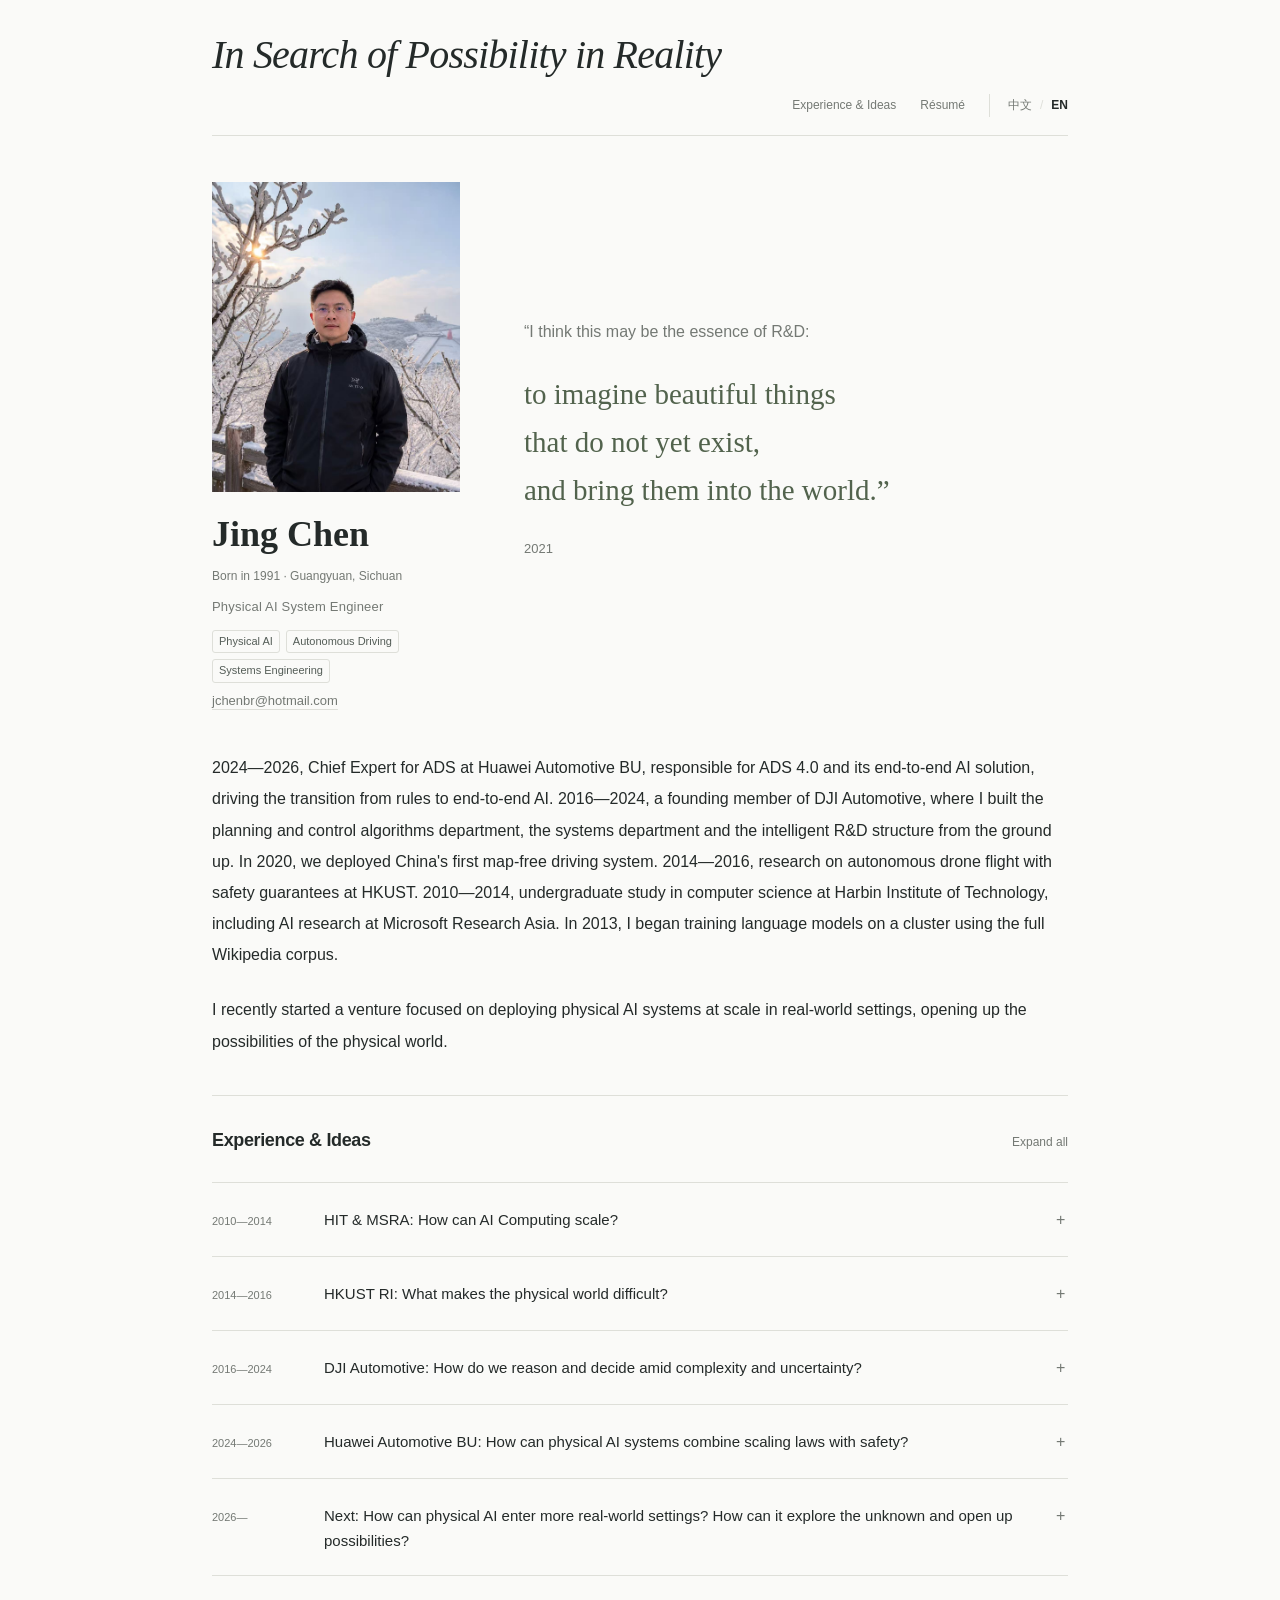
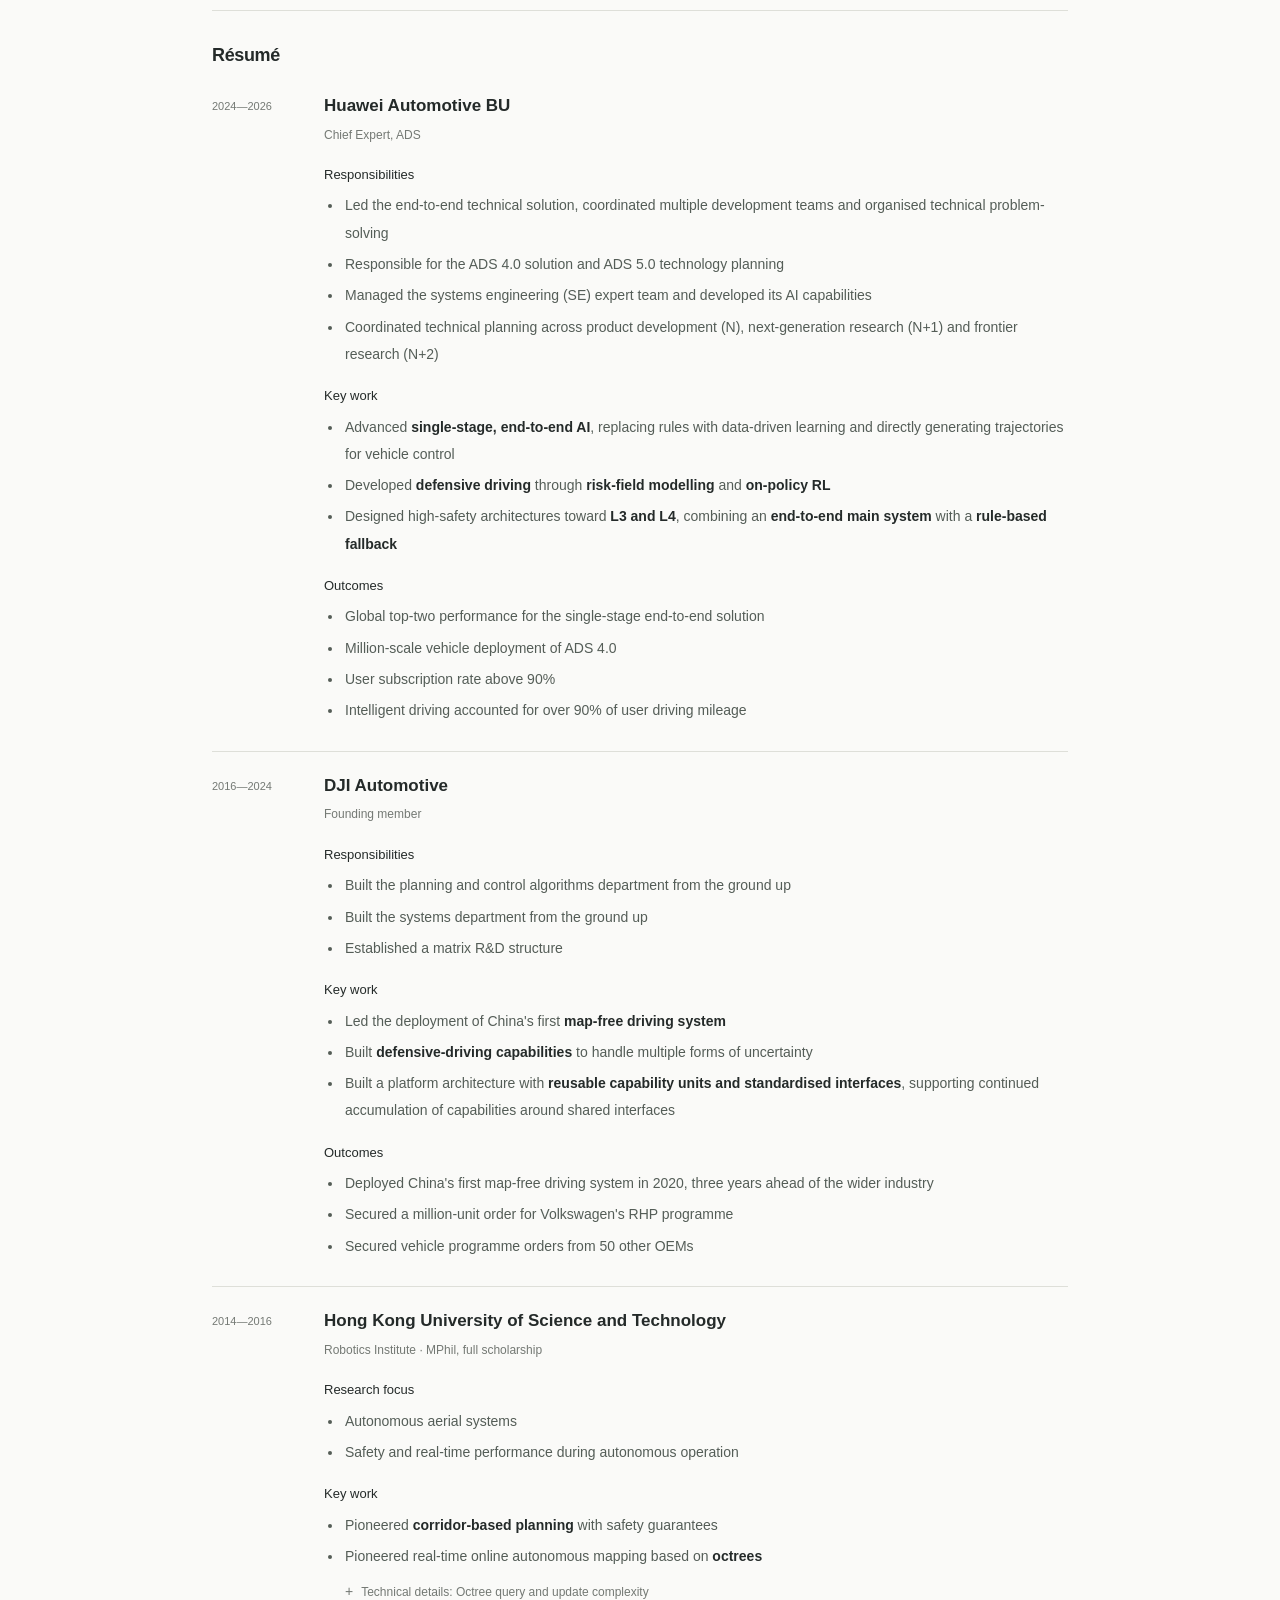
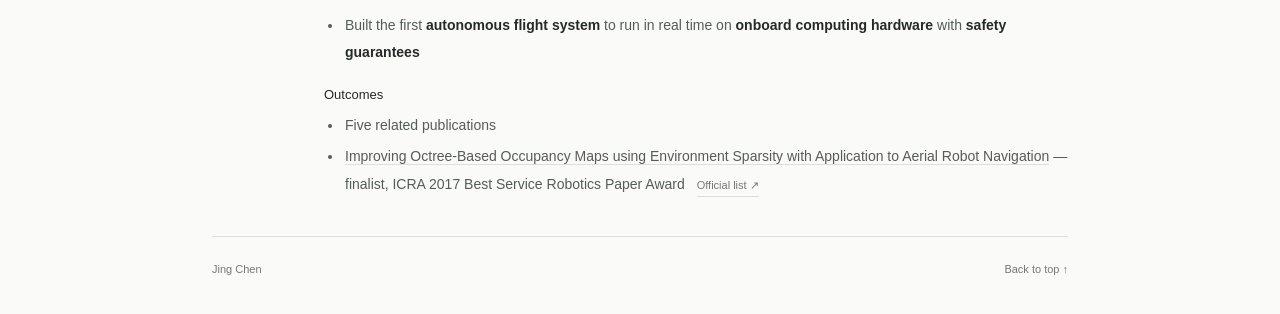
==== commit b11b49b5: "Publish corrected Huawei role and business unit" ====
--- a/en.html
+++ b/en.html
@@ -16,7 +16,7 @@
 <figure class="quote-block"><blockquote><p class="quote-lead">“I think this may be the essence of R&amp;D:</p><p class="quote-main"><span>to imagine beautiful things that do not yet exist,</span><span>and bring them into the world.”</span></p></blockquote><figcaption>2021</figcaption></figure>
 </div>
 <div class="intro-description">
-<p><span class="year-range">2024—2026</span>, Chief AI Expert at Huawei, responsible for ADS 4.0 and its end-to-end AI solution, driving the transition from rules to end-to-end AI. <span class="year-range">2016—2024</span>, a founding member of DJI Automotive, where I built the planning and control algorithms department, the systems department and the intelligent R&amp;D structure from the ground up. In 2020, we deployed China's first map-free driving system. <span class="year-range">2014—2016</span>, research on autonomous drone flight with safety guarantees at HKUST. <span class="year-range">2010—2014</span>, undergraduate study in computer science at Harbin Institute of Technology, including AI research at Microsoft Research Asia. In 2013, I began training language models on a cluster using the full Wikipedia corpus.</p>
+<p><span class="year-range">2024—2026</span>, Chief Expert for ADS at Huawei Automotive BU, responsible for ADS 4.0 and its end-to-end AI solution, driving the transition from rules to end-to-end AI. <span class="year-range">2016—2024</span>, a founding member of DJI Automotive, where I built the planning and control algorithms department, the systems department and the intelligent R&amp;D structure from the ground up. In 2020, we deployed China's first map-free driving system. <span class="year-range">2014—2016</span>, research on autonomous drone flight with safety guarantees at HKUST. <span class="year-range">2010—2014</span>, undergraduate study in computer science at Harbin Institute of Technology, including AI research at Microsoft Research Asia. In 2013, I began training language models on a cluster using the full Wikipedia corpus.</p>
 <p class="thesis">I recently started a venture focused on deploying physical AI systems at scale in real-world settings, opening up the possibilities of the physical world.</p>
 </div></section>
 <section class="journey section" id="journey" aria-labelledby="journey-title"><div class="section-heading"><h2 id="journey-title">Experience &amp; Ideas</h2><button class="expand-all" type="button" aria-expanded="false">Expand all</button></div>
@@ -124,7 +124,7 @@
 <section class="section resume" id="resume" aria-labelledby="resume-title">
 <h2 id="resume-title">Résumé</h2>
 <article class="resume-entry" aria-labelledby="resume-huawei-title"><p class="resume-date">2024—2026</p><div class="resume-body">
-<h3 id="resume-huawei-title">Huawei</h3><p class="resume-role">Chief AI Expert · ADS 4.0 End-to-End AI Solution Lead</p>
+<h3 id="resume-huawei-title">Huawei Automotive BU</h3><p class="resume-role">Chief Expert, ADS</p>
 <h4>Responsibilities</h4><ul><li>Led the end-to-end technical solution, coordinated multiple development teams and organised technical problem-solving</li><li>Responsible for the ADS 4.0 solution and ADS 5.0 technology planning</li><li>Managed the systems engineering (SE) expert team and developed its AI capabilities</li><li>Coordinated technical planning across product development (N), next-generation research (N+1) and frontier research (N+2)</li></ul>
 <h4>Key work</h4><ul><li>Advanced <strong>single-stage, end-to-end AI</strong>, replacing rules with data-driven learning and directly generating trajectories for vehicle control</li><li>Developed <strong>defensive driving</strong> through <strong>risk-field modelling</strong> and <strong>on-policy RL</strong></li><li>Designed high-safety architectures toward <strong>L3 and L4</strong>, combining an <strong>end-to-end main system</strong> with a <strong>rule-based fallback</strong></li></ul>
 <h4>Outcomes</h4><ul class="resume-outcomes"><li>Global top-two performance for the single-stage end-to-end solution</li><li>Million-scale vehicle deployment of ADS 4.0</li><li>User subscription rate above 90%</li><li>Intelligent driving accounted for over 90% of user driving mileage</li></ul></div></article>
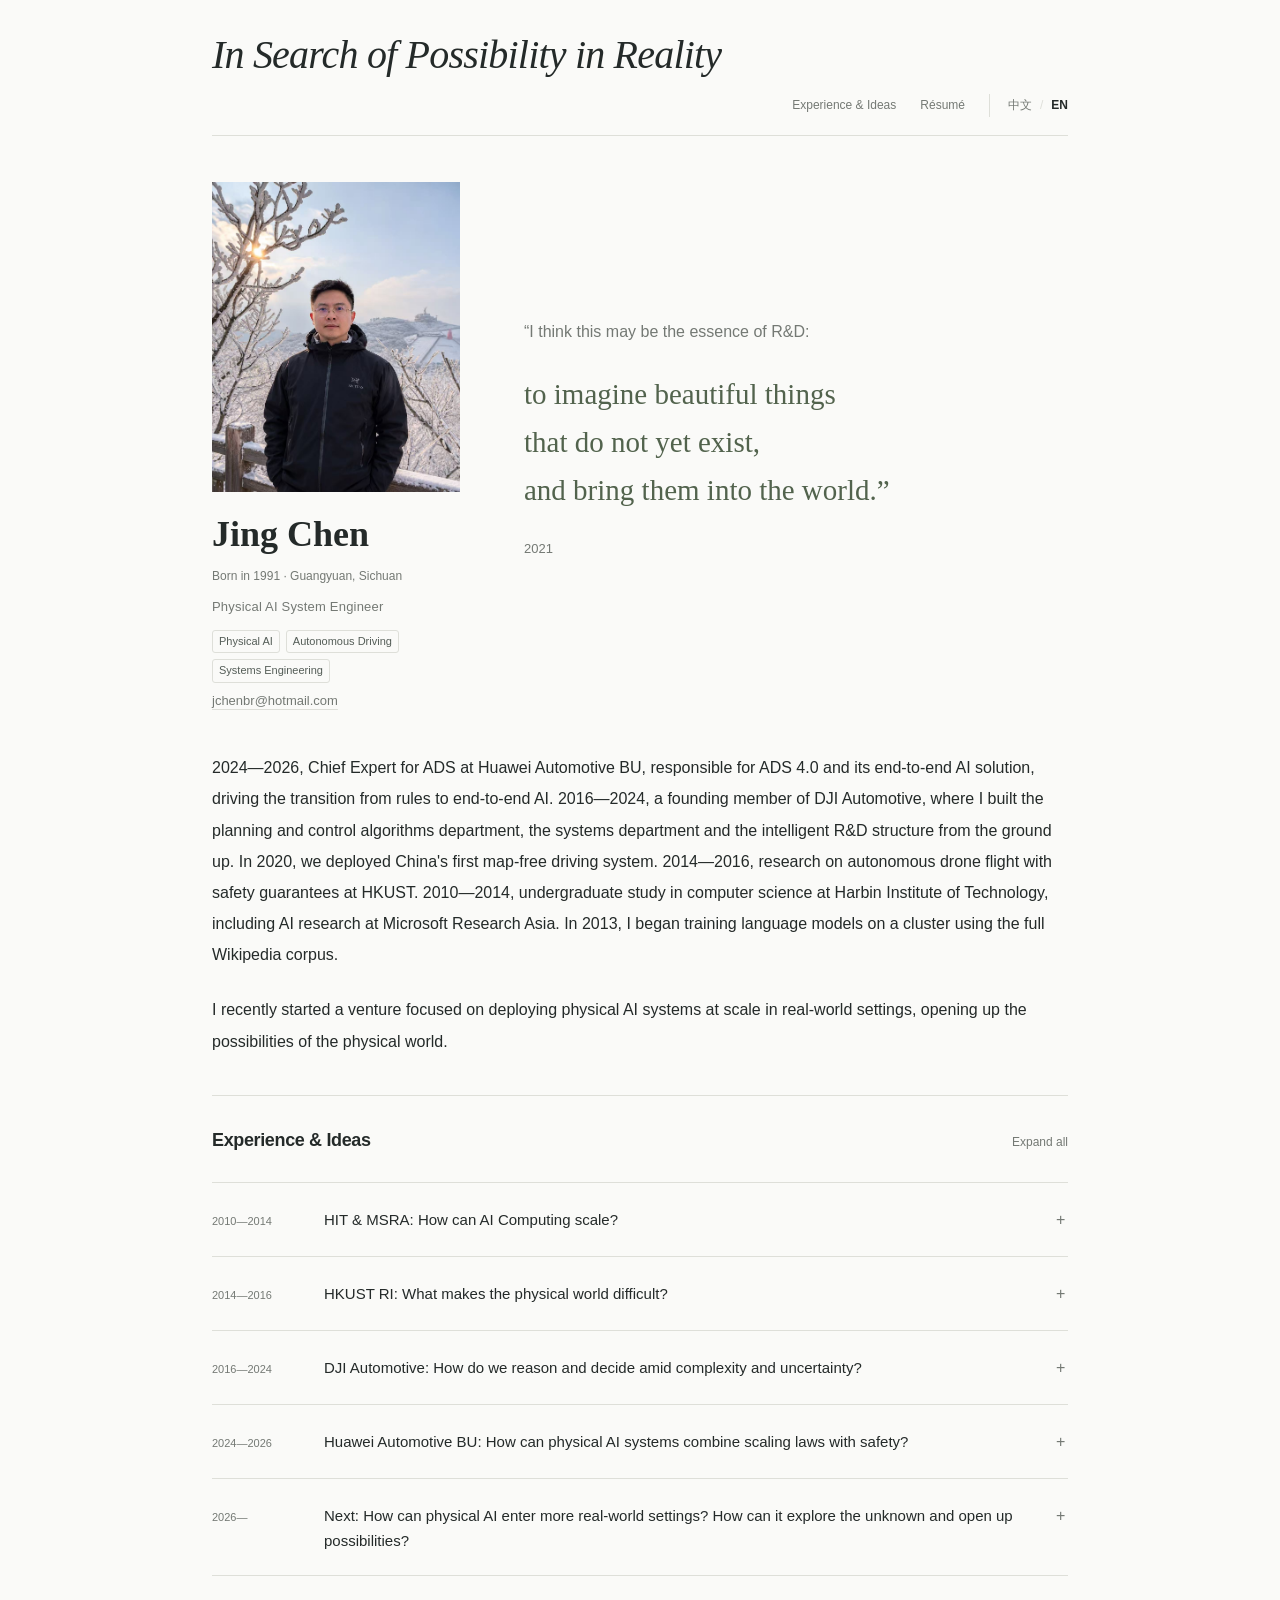
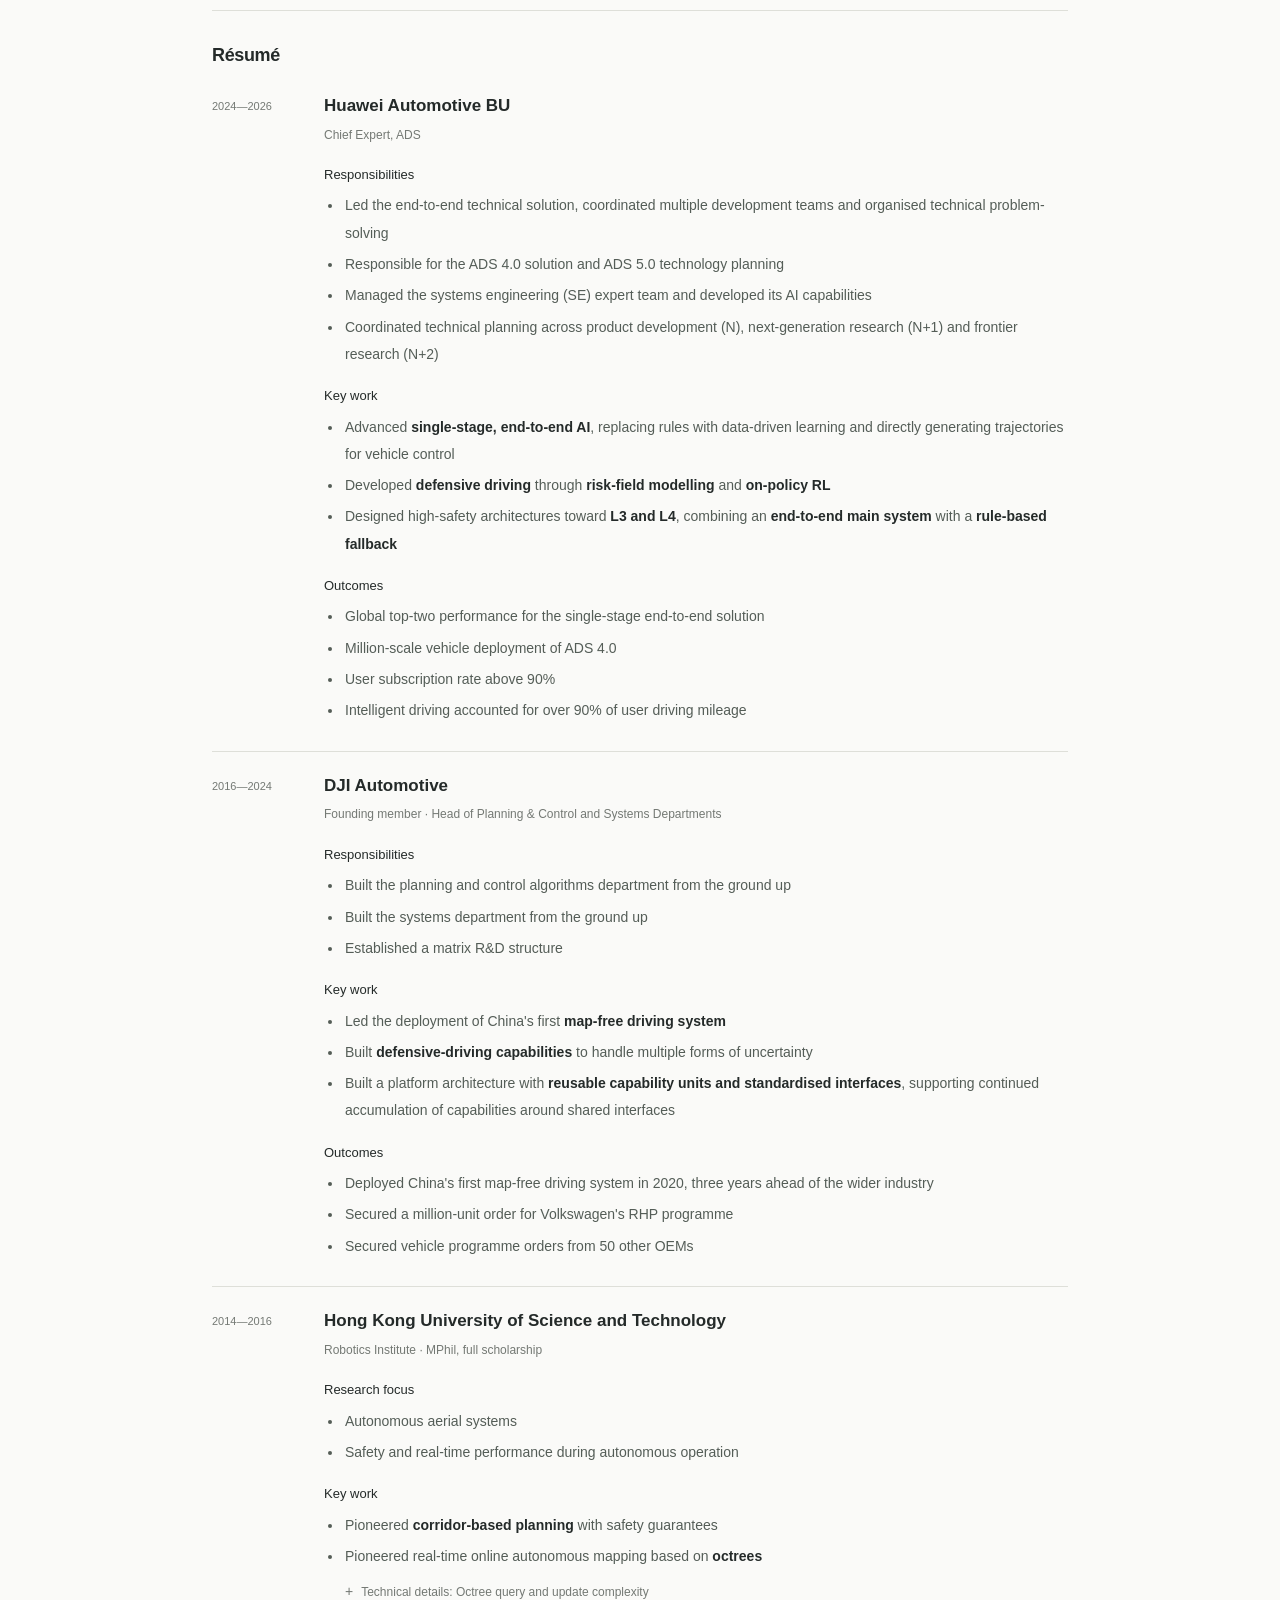
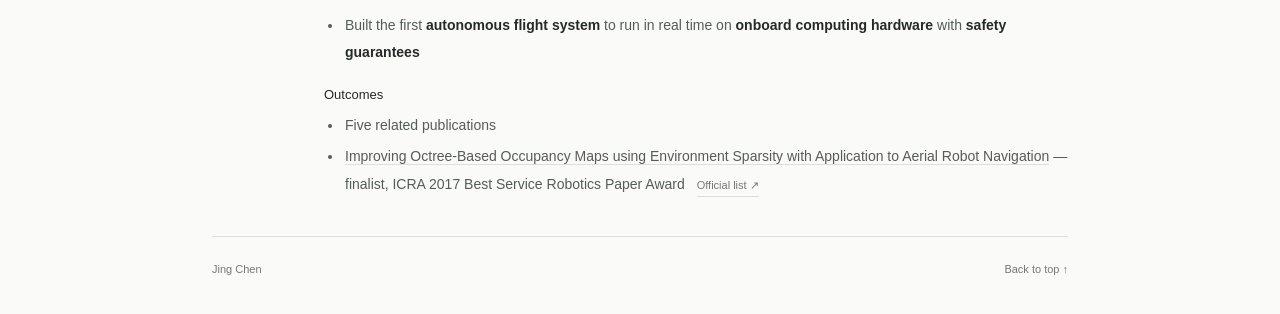
==== commit cafd7fe1: "Publish refined DJI role and remove repeated HKUST line" ====
--- a/en.html
+++ b/en.html
@@ -38,7 +38,7 @@
 <p>I have always wanted AI Computing to work in the physical world. I subsequently brought this research into robotics.</p>
 </div></details>
 <details class="chapter" id="hkust"><summary><span class="chapter-date">2014—2016</span><span class="chapter-summary">HKUST RI: What makes the physical world difficult?</span><span class="toggle" aria-hidden="true"></span></summary><div class="chapter-body">
-<p class="chapter-role">2014—2016 · HKUST Robotics Institute · Fully funded master's degree</p>
+
 <p>At HKUST, I studied real-time autonomous planning for drones: how could a drone keep flying safely with only a limited understanding of its surroundings? This led me to three fundamental questions about physical systems.</p>
 <h3>What makes physical systems harder than systems in the digital world?</h3>
 <p>The central difficulty is <strong>uncertainty, and how it propagates and accumulates over time</strong>.</p>
@@ -129,7 +129,7 @@
 <h4>Key work</h4><ul><li>Advanced <strong>single-stage, end-to-end AI</strong>, replacing rules with data-driven learning and directly generating trajectories for vehicle control</li><li>Developed <strong>defensive driving</strong> through <strong>risk-field modelling</strong> and <strong>on-policy RL</strong></li><li>Designed high-safety architectures toward <strong>L3 and L4</strong>, combining an <strong>end-to-end main system</strong> with a <strong>rule-based fallback</strong></li></ul>
 <h4>Outcomes</h4><ul class="resume-outcomes"><li>Global top-two performance for the single-stage end-to-end solution</li><li>Million-scale vehicle deployment of ADS 4.0</li><li>User subscription rate above 90%</li><li>Intelligent driving accounted for over 90% of user driving mileage</li></ul></div></article>
 <article class="resume-entry" aria-labelledby="resume-dji-title"><p class="resume-date">2016—2024</p><div class="resume-body">
-<h3 id="resume-dji-title">DJI Automotive</h3><p class="resume-role">Founding member</p>
+<h3 id="resume-dji-title">DJI Automotive</h3><p class="resume-role">Founding member · Head of Planning &amp; Control and Systems Departments</p>
 <h4>Responsibilities</h4><ul><li>Built the planning and control algorithms department from the ground up</li><li>Built the systems department from the ground up</li><li>Established a matrix R&amp;D structure</li></ul>
 <h4>Key work</h4><ul><li>Led the deployment of China's first <strong>map-free driving system</strong></li><li>Built <strong>defensive-driving capabilities</strong> to handle multiple forms of uncertainty</li><li>Built a platform architecture with <strong>reusable capability units and standardised interfaces</strong>, supporting continued accumulation of capabilities around shared interfaces</li></ul>
 <h4>Outcomes</h4><ul class="resume-outcomes"><li>Deployed China's first map-free driving system in 2020, three years ahead of the wider industry</li><li>Secured a million-unit order for Volkswagen's RHP programme</li><li>Secured vehicle programme orders from 50 other OEMs</li></ul></div></article>
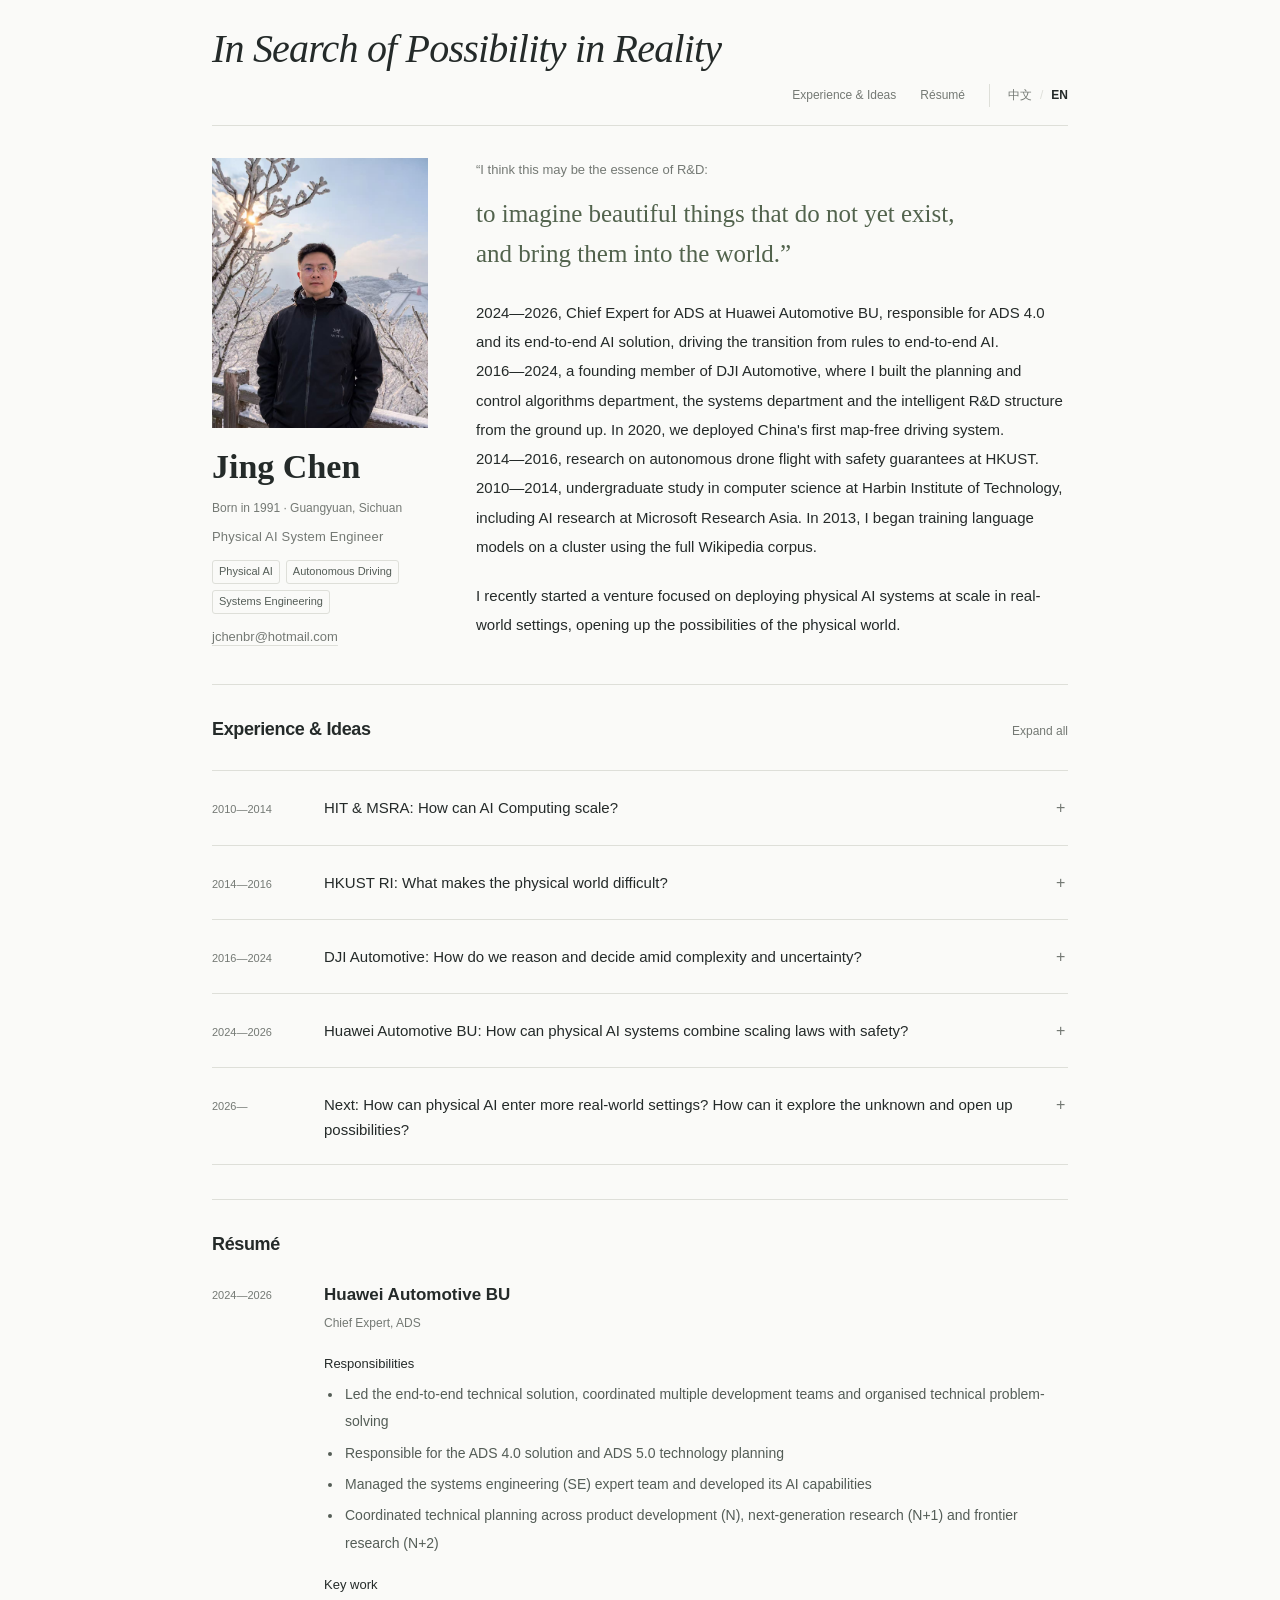
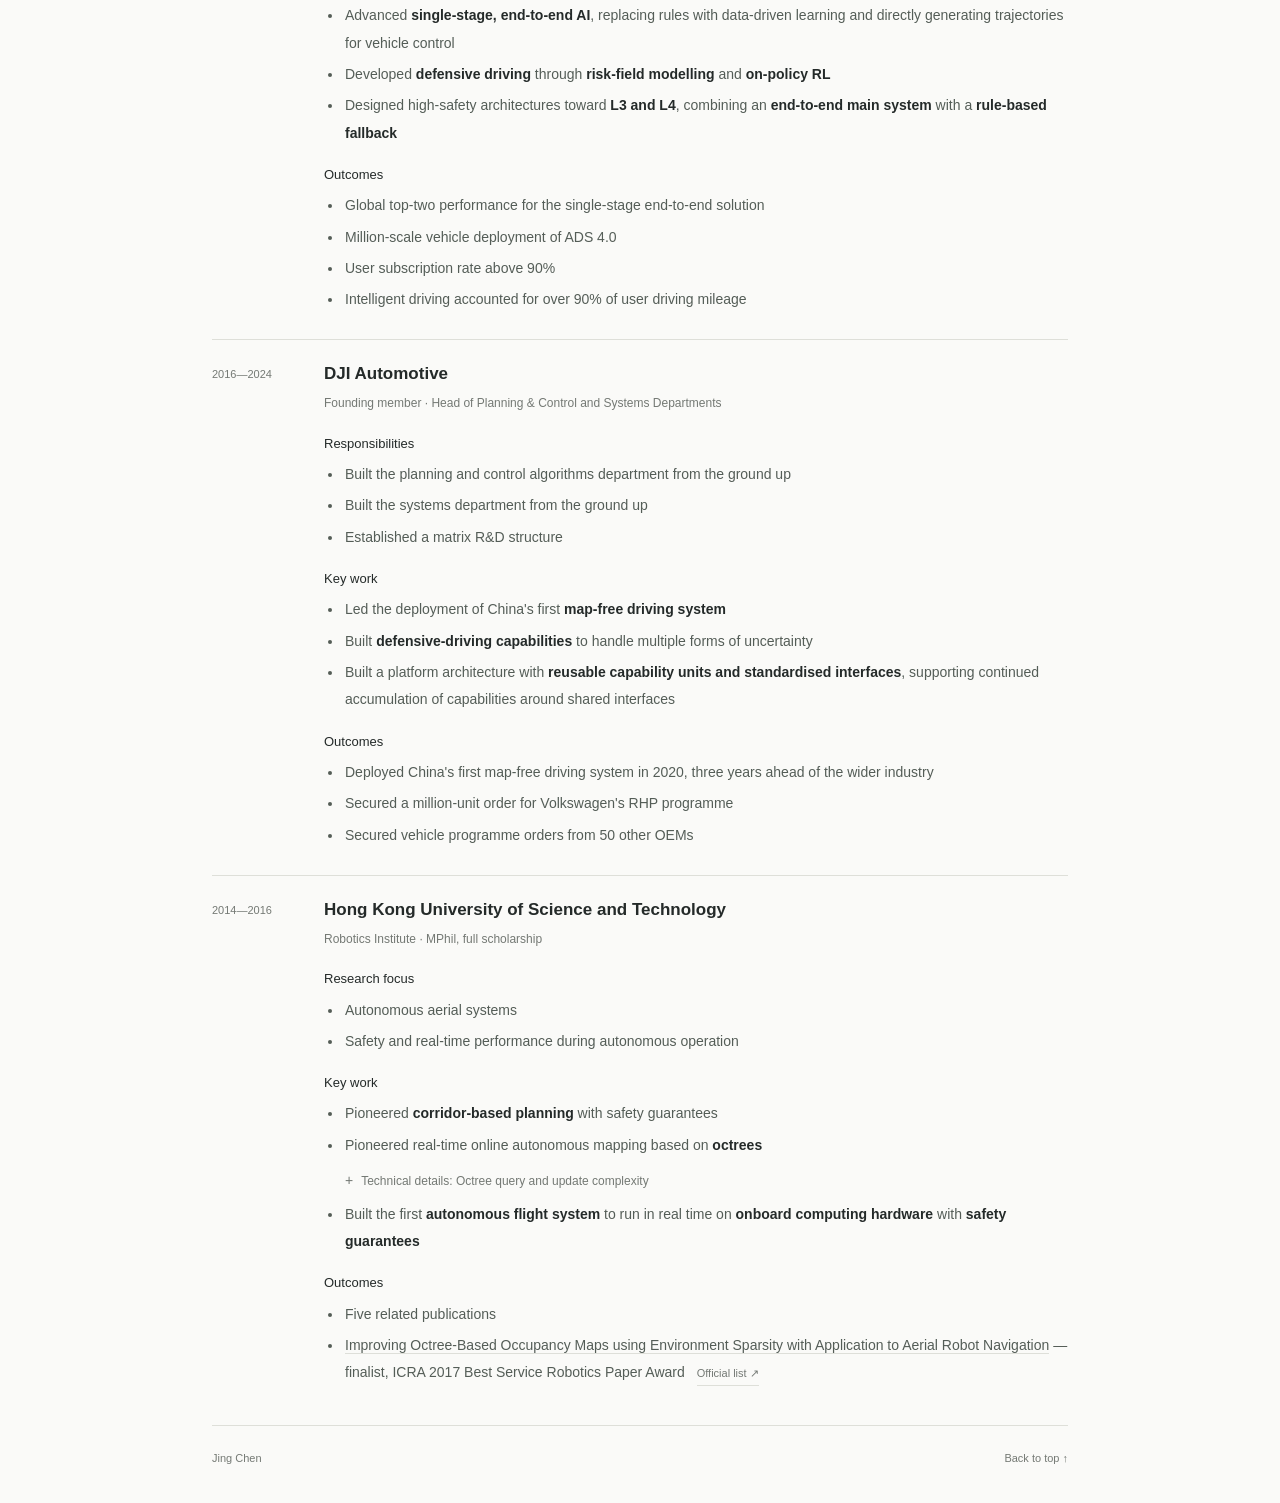
==== commit 68396c03: "Publish approved two-column homepage and remove quote year" ====
--- a/en.html
+++ b/en.html
@@ -4,7 +4,7 @@
 <meta charset="utf-8"><meta name="viewport" content="width=device-width,initial-scale=1">
 <title>In Search of Possibility in Reality</title>
 <meta name="description" content="Jing Chen, Physical AI System Engineer. Experiences and ideas from Microsoft Research Asia, HKUST, DJI Automotive and Huawei ADS, and the next step toward autonomous physical AI systems.">
-<meta name="theme-color" content="#fafaf8"><link rel="canonical" href="https://chenjing.net/en.html"><link rel="alternate" hreflang="zh-CN" href="https://chenjing.net/"><link rel="alternate" hreflang="en" href="https://chenjing.net/en.html"><link rel="stylesheet" href="styles.css?hash=288b6481c6">
+<meta name="theme-color" content="#fafaf8"><link rel="canonical" href="https://chenjing.net/en.html"><link rel="alternate" hreflang="zh-CN" href="https://chenjing.net/"><link rel="alternate" hreflang="en" href="https://chenjing.net/en.html"><link rel="stylesheet" href="styles.css?hash=75ebc222e5">
 </head>
 <body><a class="skip" href="#main">Skip to content</a><div class="page">
 <header class="header"><h1 class="page-title"><a class="home" href="#main">In Search of Possibility in Reality</a></h1><nav aria-label="Main navigation"><a href="#journey">Experience &amp; Ideas</a><a href="#resume">Résumé</a><span class="language-switch" aria-label="Language"><a href="index.html" lang="zh-CN" hreflang="zh-CN">中文</a><span aria-hidden="true">/</span><a href="en.html" lang="en" aria-current="page">EN</a></span></nav></header>
@@ -12,13 +12,13 @@
 <section class="intro" aria-labelledby="name">
 <div class="hero">
 <figure class="portrait-block"><img class="portrait" src="assets/portrait.jpg" alt="Jing Chen outdoors in a winter landscape" width="1122" height="1402" fetchpriority="high"><figcaption class="identity"><h2 id="name">Jing Chen</h2><p class="personal">Born in 1991 · Guangyuan, Sichuan</p><p class="position">Physical AI System Engineer</p><ul class="profile-tags" aria-label="Areas of work"><li>Physical AI</li><li>Autonomous Driving</li><li>Systems Engineering</li></ul><p class="email"><a href="mailto:jchenbr@hotmail.com">jchenbr@hotmail.com</a></p></figcaption></figure>
-
-<figure class="quote-block"><blockquote><p class="quote-lead">“I think this may be the essence of R&amp;D:</p><p class="quote-main"><span>to imagine beautiful things that do not yet exist,</span><span>and bring them into the world.”</span></p></blockquote><figcaption>2021</figcaption></figure>
-</div>
+<div class="hero-content">
+<figure class="quote-block"><blockquote><p class="quote-lead">“I think this may be the essence of R&amp;D:</p><p class="quote-main"><span>to imagine beautiful things that do not yet exist,</span><span>and bring them into the world.”</span></p></blockquote></figure>
 <div class="intro-description">
 <p><span class="year-range">2024—2026</span>, Chief Expert for ADS at Huawei Automotive BU, responsible for ADS 4.0 and its end-to-end AI solution, driving the transition from rules to end-to-end AI. <span class="year-range">2016—2024</span>, a founding member of DJI Automotive, where I built the planning and control algorithms department, the systems department and the intelligent R&amp;D structure from the ground up. In 2020, we deployed China's first map-free driving system. <span class="year-range">2014—2016</span>, research on autonomous drone flight with safety guarantees at HKUST. <span class="year-range">2010—2014</span>, undergraduate study in computer science at Harbin Institute of Technology, including AI research at Microsoft Research Asia. In 2013, I began training language models on a cluster using the full Wikipedia corpus.</p>
 <p class="thesis">I recently started a venture focused on deploying physical AI systems at scale in real-world settings, opening up the possibilities of the physical world.</p>
-</div></section>
+</div>
+</div></div></section>
 <section class="journey section" id="journey" aria-labelledby="journey-title"><div class="section-heading"><h2 id="journey-title">Experience &amp; Ideas</h2><button class="expand-all" type="button" aria-expanded="false">Expand all</button></div>
 <details class="chapter" id="msra"><summary><span class="chapter-date">2010—2014</span><span class="chapter-summary">HIT &amp; MSRA: How can AI Computing scale?</span><span class="toggle" aria-hidden="true"></span></summary><div class="chapter-body">
 <p>During my undergraduate years, we competed in ACM-ICPC programming contests, exploring how to measure computational efficiency and make better use of limited computing resources.</p>
--- a/styles.css
+++ b/styles.css
@@ -78,3 +78,71 @@
 html[lang="en"] .intro .quote-main span{text-wrap:balance}
 
 .chapter-body p.scenario{border-left:2px solid var(--line);padding-left:14px;margin:18px 0;color:var(--body)}@media(max-width:500px){.chapter-body p.scenario{padding-left:11px;margin:16px 0}}
+
+/* Homepage: a narrow portrait column and a continuous introduction column. */
+.header{padding-top:24px}.header nav{margin-top:10px}
+.intro{padding:32px 0 36px}
+.intro .hero{display:grid;grid-template-columns:216px minmax(0,1fr);gap:48px;align-items:start;margin:0}
+.intro .portrait-block{display:block}
+.intro .portrait{grid-column:auto;grid-row:auto;width:216px;height:270px}
+.intro .identity{grid-column:auto;grid-row:auto;margin:18px 0 0;min-width:0}
+.intro #name{font-size:34px;margin-bottom:9px}
+.intro .personal{margin-bottom:8px}
+.intro .position{font-size:13px}
+.intro .profile-tags{margin-top:12px}
+.intro .email{margin-top:12px}
+.intro .hero-content{min-width:0}
+.intro .quote-block{padding:0;margin:0 0 24px}
+.intro .quote-lead{font-size:13px;line-height:1.7;margin:0 0 12px}
+.intro .quote-main{font-size:25px;line-height:1.75;letter-spacing:0;text-wrap:balance}
+.intro .quote-main span{display:block;text-wrap:balance}
+.intro .quote-block figcaption{font-size:11px;line-height:1.6;margin-top:9px}
+.intro-description p,.intro-description p.thesis{font-size:15px;line-height:1.95}
+.intro-description p{margin-bottom:20px}
+html[lang="en"] .intro .quote-main{font-size:25px;line-height:1.6}
+@media(max-width:899px){
+ .intro .hero{grid-template-columns:184px minmax(0,1fr);gap:34px}
+ .intro .portrait{width:184px;height:230px}
+ .intro #name{font-size:32px}
+ .intro .quote-main,html[lang="en"] .intro .quote-main{font-size:23px}
+ .intro-description p,.intro-description p.thesis{font-size:14px}
+}
+@media(max-width:599px){
+ .header{padding-top:22px}
+ .intro{padding:26px 0 28px}
+ .intro .hero{grid-template-columns:minmax(0,1fr);gap:26px}
+ .intro .portrait-block{display:grid;grid-template-columns:112px minmax(0,1fr);gap:22px;align-items:start}
+ .intro .portrait{width:112px;height:140px}
+ .intro .identity{margin:0}
+ .intro #name{font-size:28px;margin-bottom:8px}
+ .intro .personal{font-size:11px;line-height:1.65;margin-bottom:7px}
+ .intro .position{font-size:12px;line-height:1.6}
+ .intro .profile-tags{margin-top:10px}
+ .intro .email{font-size:12px;margin-top:11px}
+ .intro .quote-lead{font-size:12px;margin-bottom:9px}
+ .intro .quote-main{font-size:21px;line-height:1.8}
+ .intro .quote-block figcaption{font-size:11px;margin-top:8px}
+ .intro .quote-block{margin-bottom:22px}
+ html[lang="en"] .intro .quote-main{font-size:21px;line-height:1.7}
+}
+@media(max-width:359px){
+ .intro .portrait-block{grid-template-columns:96px minmax(0,1fr);gap:18px}
+ .intro .portrait{width:96px;height:120px}
+ .intro #name{font-size:26px}
+ .intro .position,.intro .email{font-size:11px}
+}
+@media print{
+ .header{padding-top:0}
+ .intro{padding:20px 0}
+ .intro .hero{grid-template-columns:120px minmax(0,1fr);gap:28px;break-inside:auto}
+ .intro .portrait-block{display:block}
+ .intro .portrait{width:120px;height:150px}
+ .intro .identity{margin-top:12px}
+ .intro #name{font-size:24px}
+ .intro .personal,.intro .position,.intro .email{font-size:8px}
+ .intro .quote-lead{font-size:9px;margin-bottom:8px}
+ .intro .quote-main,html[lang="en"] .intro .quote-main{font-size:16px}
+ .intro .quote-block figcaption{font-size:8px}
+ .intro .quote-block{margin-bottom:16px}
+ .intro-description p,.intro-description p.thesis{font-size:10px;line-height:1.7}
+}
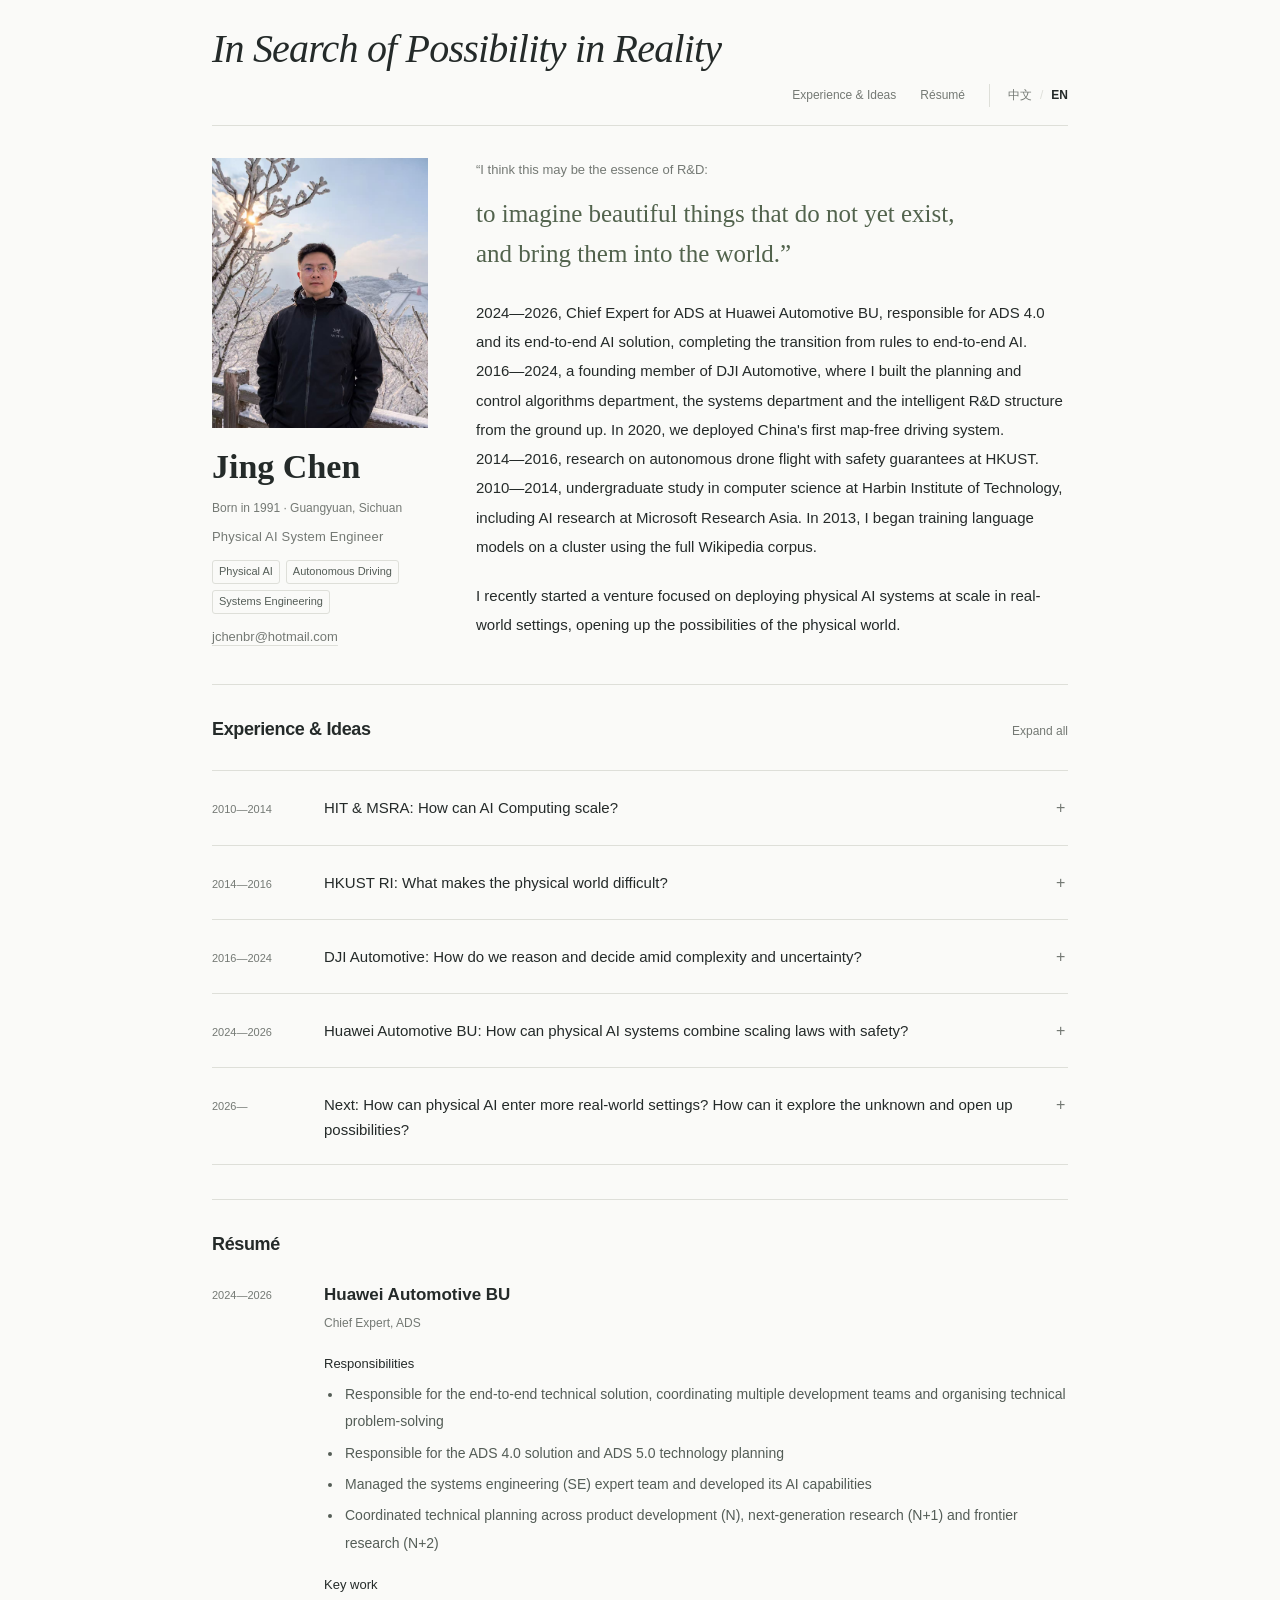
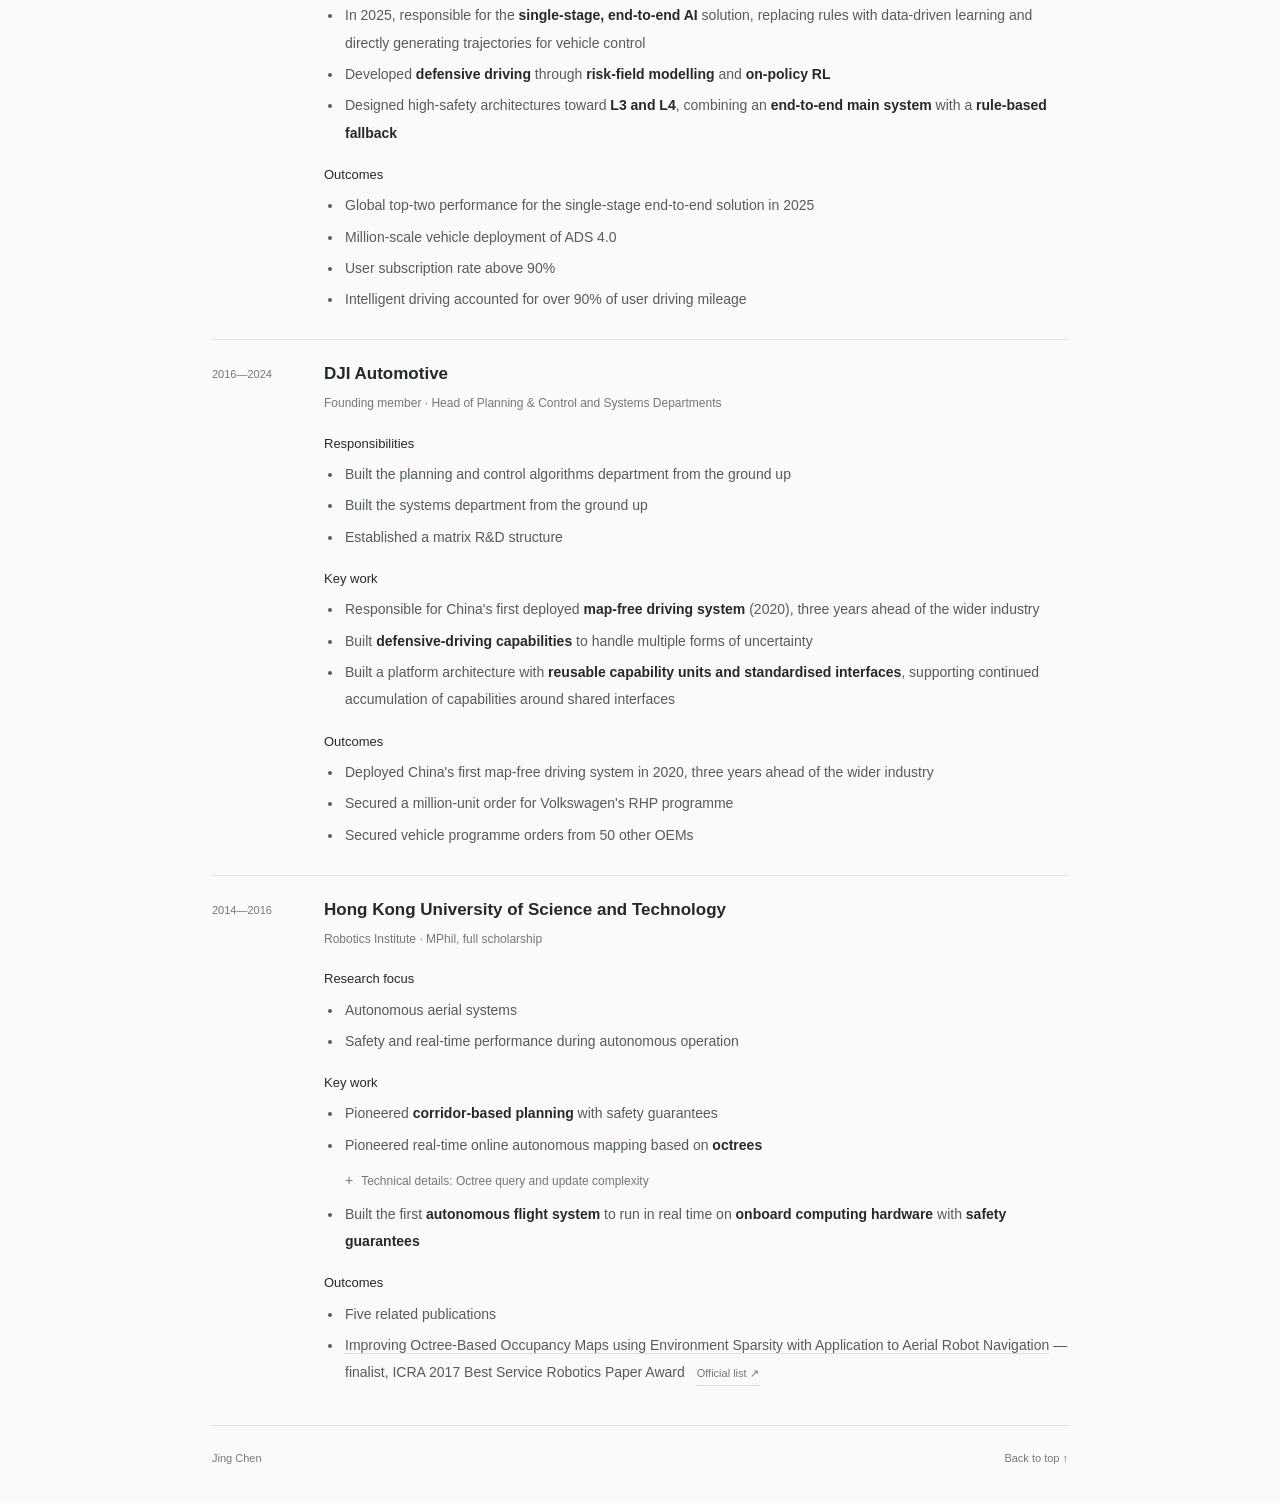
==== commit 26b552d8: "Publish dated milestones and clear responsibility wording" ====
--- a/en.html
+++ b/en.html
@@ -15,7 +15,7 @@
 <div class="hero-content">
 <figure class="quote-block"><blockquote><p class="quote-lead">“I think this may be the essence of R&amp;D:</p><p class="quote-main"><span>to imagine beautiful things that do not yet exist,</span><span>and bring them into the world.”</span></p></blockquote></figure>
 <div class="intro-description">
-<p><span class="year-range">2024—2026</span>, Chief Expert for ADS at Huawei Automotive BU, responsible for ADS 4.0 and its end-to-end AI solution, driving the transition from rules to end-to-end AI. <span class="year-range">2016—2024</span>, a founding member of DJI Automotive, where I built the planning and control algorithms department, the systems department and the intelligent R&amp;D structure from the ground up. In 2020, we deployed China's first map-free driving system. <span class="year-range">2014—2016</span>, research on autonomous drone flight with safety guarantees at HKUST. <span class="year-range">2010—2014</span>, undergraduate study in computer science at Harbin Institute of Technology, including AI research at Microsoft Research Asia. In 2013, I began training language models on a cluster using the full Wikipedia corpus.</p>
+<p><span class="year-range">2024—2026</span>, Chief Expert for ADS at Huawei Automotive BU, responsible for ADS 4.0 and its end-to-end AI solution, completing the transition from rules to end-to-end AI. <span class="year-range">2016—2024</span>, a founding member of DJI Automotive, where I built the planning and control algorithms department, the systems department and the intelligent R&amp;D structure from the ground up. In 2020, we deployed China's first map-free driving system. <span class="year-range">2014—2016</span>, research on autonomous drone flight with safety guarantees at HKUST. <span class="year-range">2010—2014</span>, undergraduate study in computer science at Harbin Institute of Technology, including AI research at Microsoft Research Asia. In 2013, I began training language models on a cluster using the full Wikipedia corpus.</p>
 <p class="thesis">I recently started a venture focused on deploying physical AI systems at scale in real-world settings, opening up the possibilities of the physical world.</p>
 </div>
 </div></div></section>
@@ -80,7 +80,7 @@
 <ul><li><strong>Action space:</strong> identify the feasible actions and include them in the evaluation.</li><li><strong>Uncertain observations:</strong> a blind spot may contain a vehicle or pedestrian that has not yet been observed; consider both possibilities.</li><li><strong>Uncertain behaviour:</strong> another vehicle may or may not cut in; a pedestrian may step out or remain still.</li><li><strong>Consequences across possible futures:</strong> combine these uncertainties to anticipate multiple ways the world could evolve, evaluate each feasible action under those possibilities, and then choose an action.</li></ul>
 <h3>What did this work achieve?</h3>
 <p><strong>Technical deployment and commercial outcomes:</strong></p>
-<ul><li><strong>Deployment:</strong> in 2020, we built <strong class="accent">China's first map-free driving system</strong>, three years ahead of the wider industry, advancing its deployment in production.</li><li><strong>Commercial outcome:</strong> we secured China's first major autonomous-driving contract: a <strong class="accent">million-unit order</strong> for Volkswagen's RHP programme, contributing an important business result for the company.</li></ul>
+<ul><li><strong>Deployment:</strong> I was responsible for <strong class="accent">China's first deployed map-free driving system</strong>, delivered in 2020, three years ahead of the wider industry.</li><li><strong>Commercial outcome:</strong> we secured China's first major autonomous-driving contract: a <strong class="accent">million-unit order</strong> for Volkswagen's RHP programme, contributing an important business result for the company.</li></ul>
 </div></details>
 <details class="chapter" id="huawei"><summary><span class="chapter-date">2024—2026</span><span class="chapter-summary">Huawei Automotive BU: How can physical AI systems combine scaling laws with safety?</span><span class="toggle" aria-hidden="true"></span></summary><div class="chapter-body">
 <p><strong>A mathematical view of uncertainty, implemented through generative models.</strong></p>
@@ -88,7 +88,7 @@
 <h3>How can physical AI systems exhibit scaling laws?</h3>
 <p><strong>Generative pretraining: first enable the model to represent possibilities, then learn the data distribution.</strong></p>
 <ul><li><strong>How can a model represent the world's possibilities?</strong><p><strong>Use generative models to open up the representation space.</strong></p><p>A central limitation of earlier approaches was <strong>insufficient representational capacity</strong>: they could not effectively represent many behaviours present in real data. The first step was to overcome that limitation so the model could express richer states and behaviours within the <strong>hyperspace</strong>.</p></li><li><strong>How can it learn the data distribution within this representation space?</strong><p><strong>Self-supervised learning with a cross-entropy objective.</strong></p><p>Earlier approaches supervised <strong>multiple complex objectives</strong> within the same learning process, mixing the task of learning the data distribution with other goals. My approach was to <strong>move those other goals into post-training</strong>, allowing <strong>pretraining to focus on the data distribution</strong> and capture the data-supported <strong>embedding space</strong>.</p></li></ul>
-<p>Along this path, I drove a <strong>single-stage, end-to-end</strong> solution, using <strong>data-driven learning</strong> to replace hand-written rules in the main pipeline and <strong>directly output trajectories for vehicle control</strong>.</p>
+<p>Along this path, in 2025 I was responsible for a <strong>single-stage, end-to-end</strong> solution, using <strong>data-driven learning</strong> to replace hand-written rules in the main pipeline and <strong>directly output trajectories for vehicle control</strong>.</p>
 <h3>How do we achieve safety?</h3>
 <p><strong>Value alignment: teach the model to choose behaviours according to product values and safety requirements.</strong></p>
 <p class="scenario" data-scenario="merging-alignment">When merging into slow traffic, real driving data includes both waiting for a suitable gap and forcing into a small one that makes the following vehicle brake sharply. A model encounters both behaviours in the distribution, but not every observed behaviour is appropriate for the product. Post-training must guide its choices according to safety, comfort and mobility objectives.</p>
@@ -125,13 +125,13 @@
 <h2 id="resume-title">Résumé</h2>
 <article class="resume-entry" aria-labelledby="resume-huawei-title"><p class="resume-date">2024—2026</p><div class="resume-body">
 <h3 id="resume-huawei-title">Huawei Automotive BU</h3><p class="resume-role">Chief Expert, ADS</p>
-<h4>Responsibilities</h4><ul><li>Led the end-to-end technical solution, coordinated multiple development teams and organised technical problem-solving</li><li>Responsible for the ADS 4.0 solution and ADS 5.0 technology planning</li><li>Managed the systems engineering (SE) expert team and developed its AI capabilities</li><li>Coordinated technical planning across product development (N), next-generation research (N+1) and frontier research (N+2)</li></ul>
-<h4>Key work</h4><ul><li>Advanced <strong>single-stage, end-to-end AI</strong>, replacing rules with data-driven learning and directly generating trajectories for vehicle control</li><li>Developed <strong>defensive driving</strong> through <strong>risk-field modelling</strong> and <strong>on-policy RL</strong></li><li>Designed high-safety architectures toward <strong>L3 and L4</strong>, combining an <strong>end-to-end main system</strong> with a <strong>rule-based fallback</strong></li></ul>
-<h4>Outcomes</h4><ul class="resume-outcomes"><li>Global top-two performance for the single-stage end-to-end solution</li><li>Million-scale vehicle deployment of ADS 4.0</li><li>User subscription rate above 90%</li><li>Intelligent driving accounted for over 90% of user driving mileage</li></ul></div></article>
+<h4>Responsibilities</h4><ul><li>Responsible for the end-to-end technical solution, coordinating multiple development teams and organising technical problem-solving</li><li>Responsible for the ADS 4.0 solution and ADS 5.0 technology planning</li><li>Managed the systems engineering (SE) expert team and developed its AI capabilities</li><li>Coordinated technical planning across product development (N), next-generation research (N+1) and frontier research (N+2)</li></ul>
+<h4>Key work</h4><ul><li>In 2025, responsible for the <strong>single-stage, end-to-end AI</strong> solution, replacing rules with data-driven learning and directly generating trajectories for vehicle control</li><li>Developed <strong>defensive driving</strong> through <strong>risk-field modelling</strong> and <strong>on-policy RL</strong></li><li>Designed high-safety architectures toward <strong>L3 and L4</strong>, combining an <strong>end-to-end main system</strong> with a <strong>rule-based fallback</strong></li></ul>
+<h4>Outcomes</h4><ul class="resume-outcomes"><li>Global top-two performance for the single-stage end-to-end solution in 2025</li><li>Million-scale vehicle deployment of ADS 4.0</li><li>User subscription rate above 90%</li><li>Intelligent driving accounted for over 90% of user driving mileage</li></ul></div></article>
 <article class="resume-entry" aria-labelledby="resume-dji-title"><p class="resume-date">2016—2024</p><div class="resume-body">
 <h3 id="resume-dji-title">DJI Automotive</h3><p class="resume-role">Founding member · Head of Planning &amp; Control and Systems Departments</p>
 <h4>Responsibilities</h4><ul><li>Built the planning and control algorithms department from the ground up</li><li>Built the systems department from the ground up</li><li>Established a matrix R&amp;D structure</li></ul>
-<h4>Key work</h4><ul><li>Led the deployment of China's first <strong>map-free driving system</strong></li><li>Built <strong>defensive-driving capabilities</strong> to handle multiple forms of uncertainty</li><li>Built a platform architecture with <strong>reusable capability units and standardised interfaces</strong>, supporting continued accumulation of capabilities around shared interfaces</li></ul>
+<h4>Key work</h4><ul><li>Responsible for China's first deployed <strong>map-free driving system</strong> (2020), three years ahead of the wider industry</li><li>Built <strong>defensive-driving capabilities</strong> to handle multiple forms of uncertainty</li><li>Built a platform architecture with <strong>reusable capability units and standardised interfaces</strong>, supporting continued accumulation of capabilities around shared interfaces</li></ul>
 <h4>Outcomes</h4><ul class="resume-outcomes"><li>Deployed China's first map-free driving system in 2020, three years ahead of the wider industry</li><li>Secured a million-unit order for Volkswagen's RHP programme</li><li>Secured vehicle programme orders from 50 other OEMs</li></ul></div></article>
 <article class="resume-entry" aria-labelledby="resume-hkust-title"><p class="resume-date">2014—2016</p><div class="resume-body">
 <h3 id="resume-hkust-title">Hong Kong University of Science and Technology</h3><p class="resume-role">Robotics Institute · MPhil, full scholarship</p>
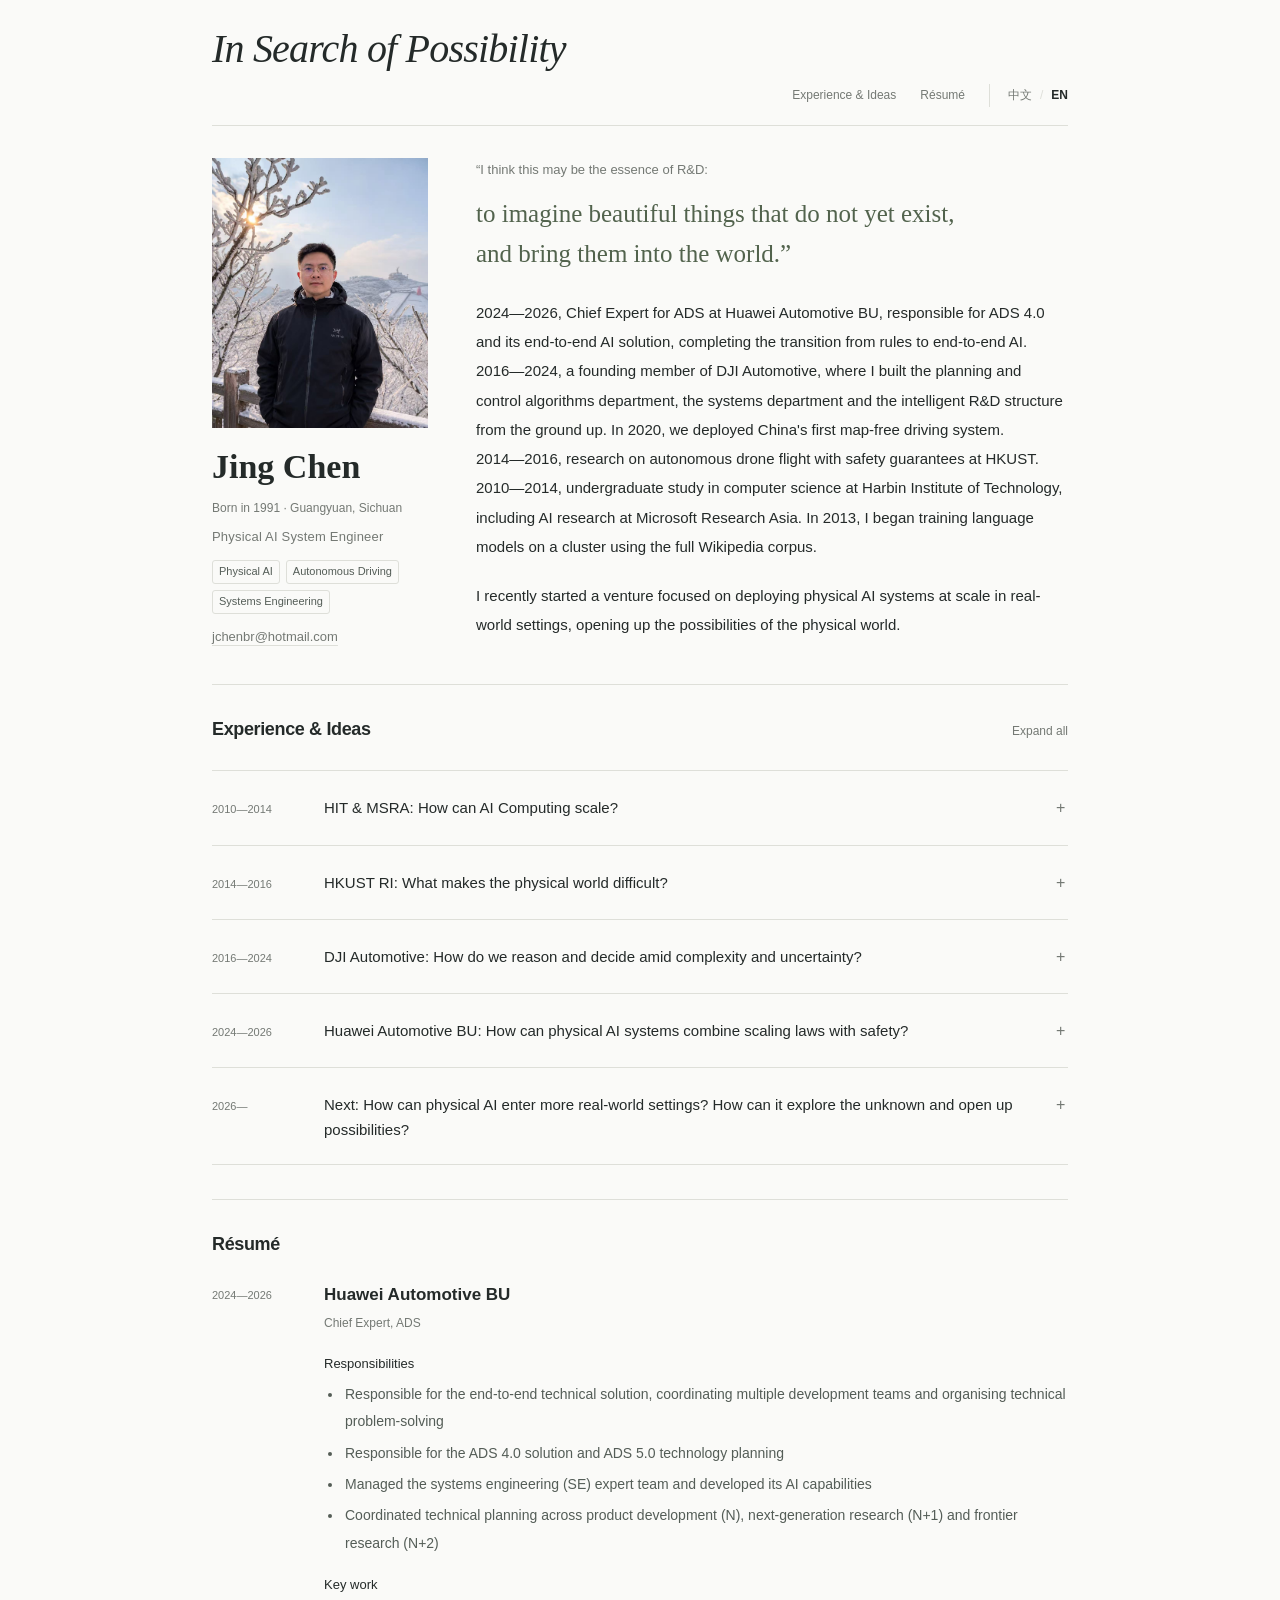
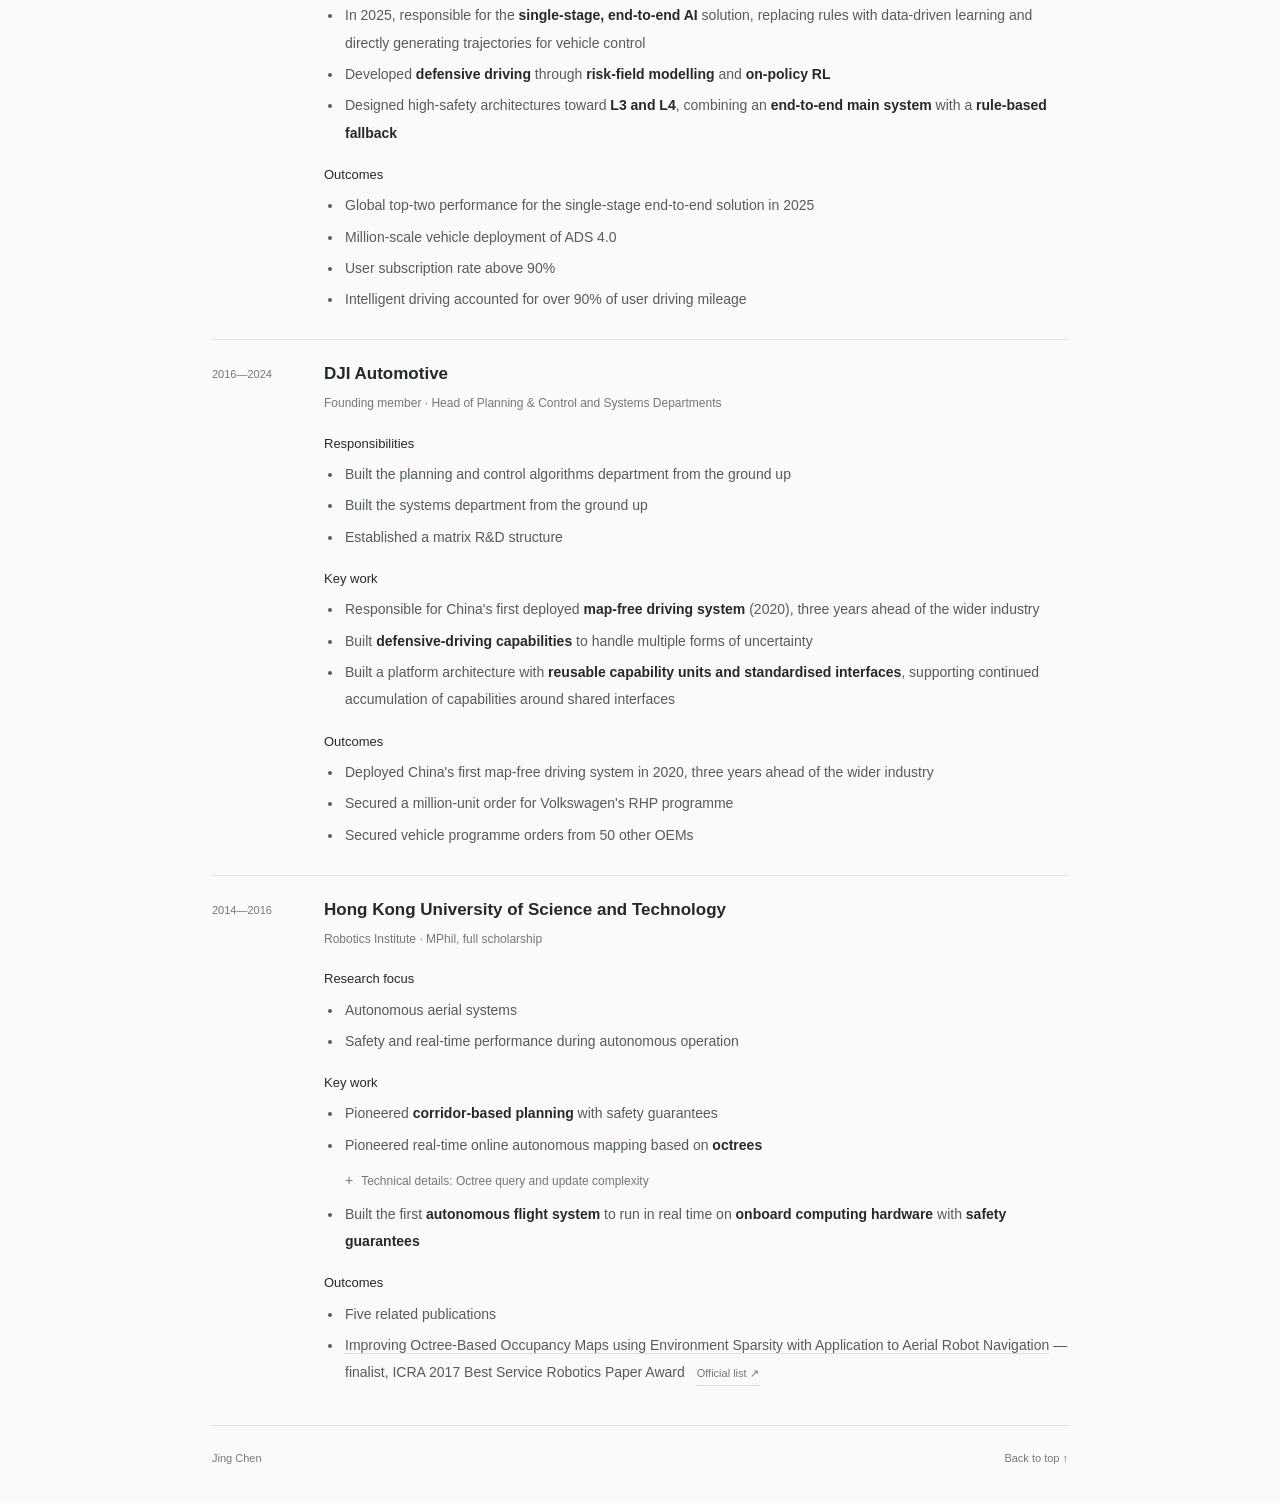
==== commit af7d0429: "Publish shortened personal website title" ====
--- a/en.html
+++ b/en.html
@@ -2,12 +2,12 @@
 <html lang="en">
 <head>
 <meta charset="utf-8"><meta name="viewport" content="width=device-width,initial-scale=1">
-<title>In Search of Possibility in Reality</title>
+<title>In Search of Possibility</title>
 <meta name="description" content="Jing Chen, Physical AI System Engineer. Experiences and ideas from Microsoft Research Asia, HKUST, DJI Automotive and Huawei ADS, and the next step toward autonomous physical AI systems.">
 <meta name="theme-color" content="#fafaf8"><link rel="canonical" href="https://chenjing.net/en.html"><link rel="alternate" hreflang="zh-CN" href="https://chenjing.net/"><link rel="alternate" hreflang="en" href="https://chenjing.net/en.html"><link rel="stylesheet" href="styles.css?hash=75ebc222e5">
 </head>
 <body><a class="skip" href="#main">Skip to content</a><div class="page">
-<header class="header"><h1 class="page-title"><a class="home" href="#main">In Search of Possibility in Reality</a></h1><nav aria-label="Main navigation"><a href="#journey">Experience &amp; Ideas</a><a href="#resume">Résumé</a><span class="language-switch" aria-label="Language"><a href="index.html" lang="zh-CN" hreflang="zh-CN">中文</a><span aria-hidden="true">/</span><a href="en.html" lang="en" aria-current="page">EN</a></span></nav></header>
+<header class="header"><h1 class="page-title"><a class="home" href="#main">In Search of Possibility</a></h1><nav aria-label="Main navigation"><a href="#journey">Experience &amp; Ideas</a><a href="#resume">Résumé</a><span class="language-switch" aria-label="Language"><a href="index.html" lang="zh-CN" hreflang="zh-CN">中文</a><span aria-hidden="true">/</span><a href="en.html" lang="en" aria-current="page">EN</a></span></nav></header>
 <main id="main">
 <section class="intro" aria-labelledby="name">
 <div class="hero">
